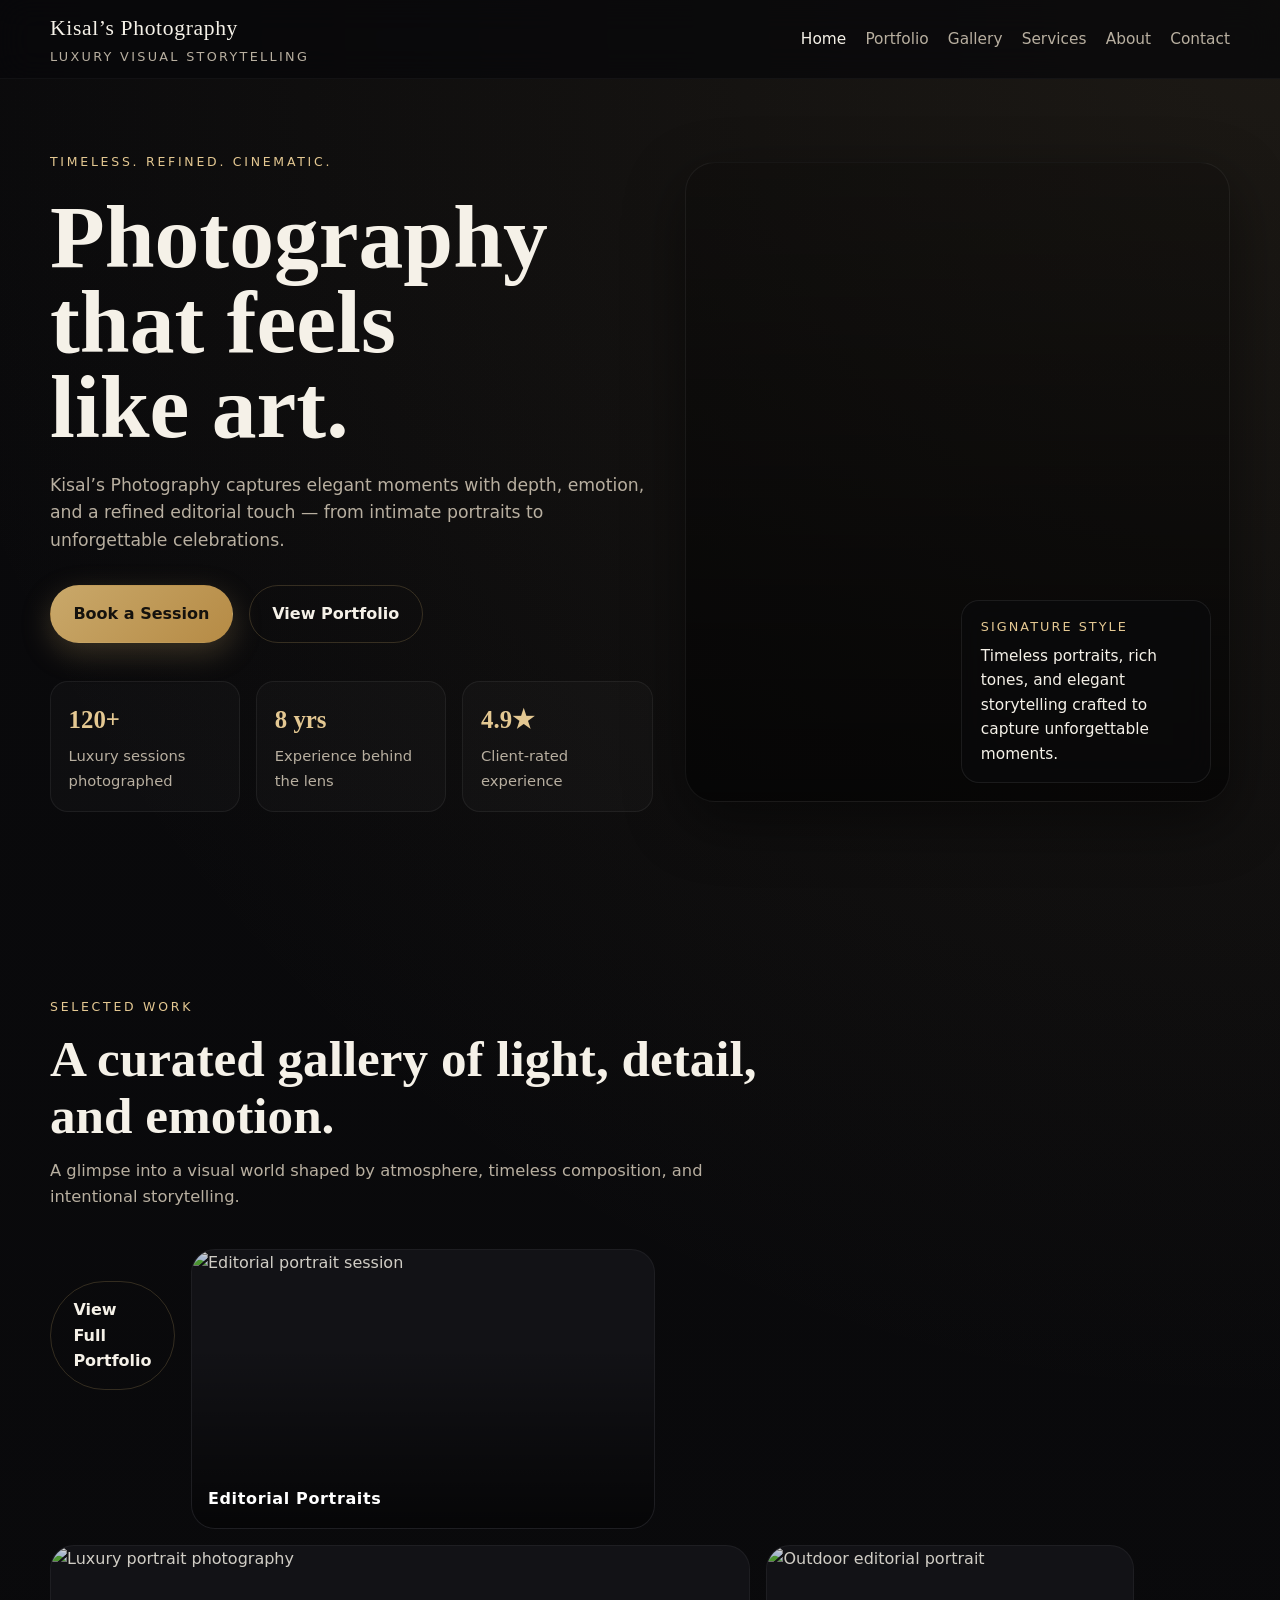
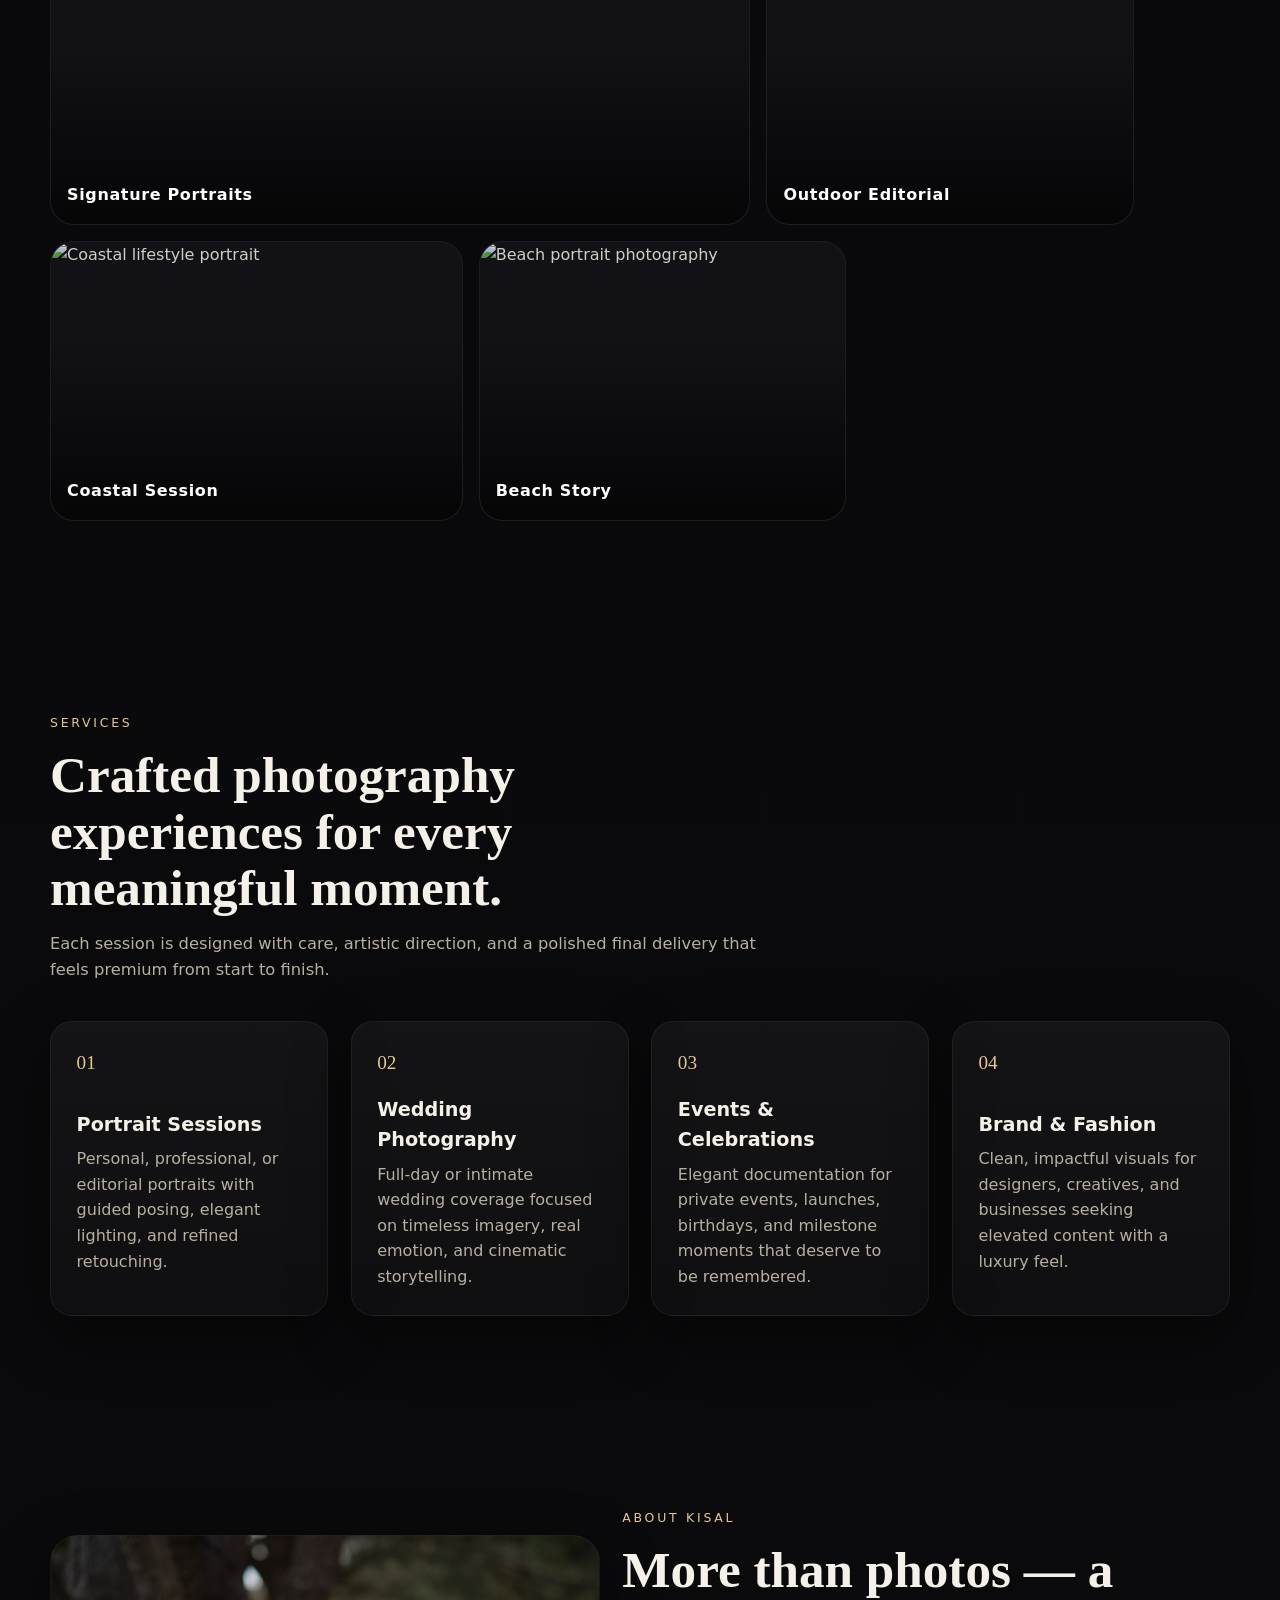
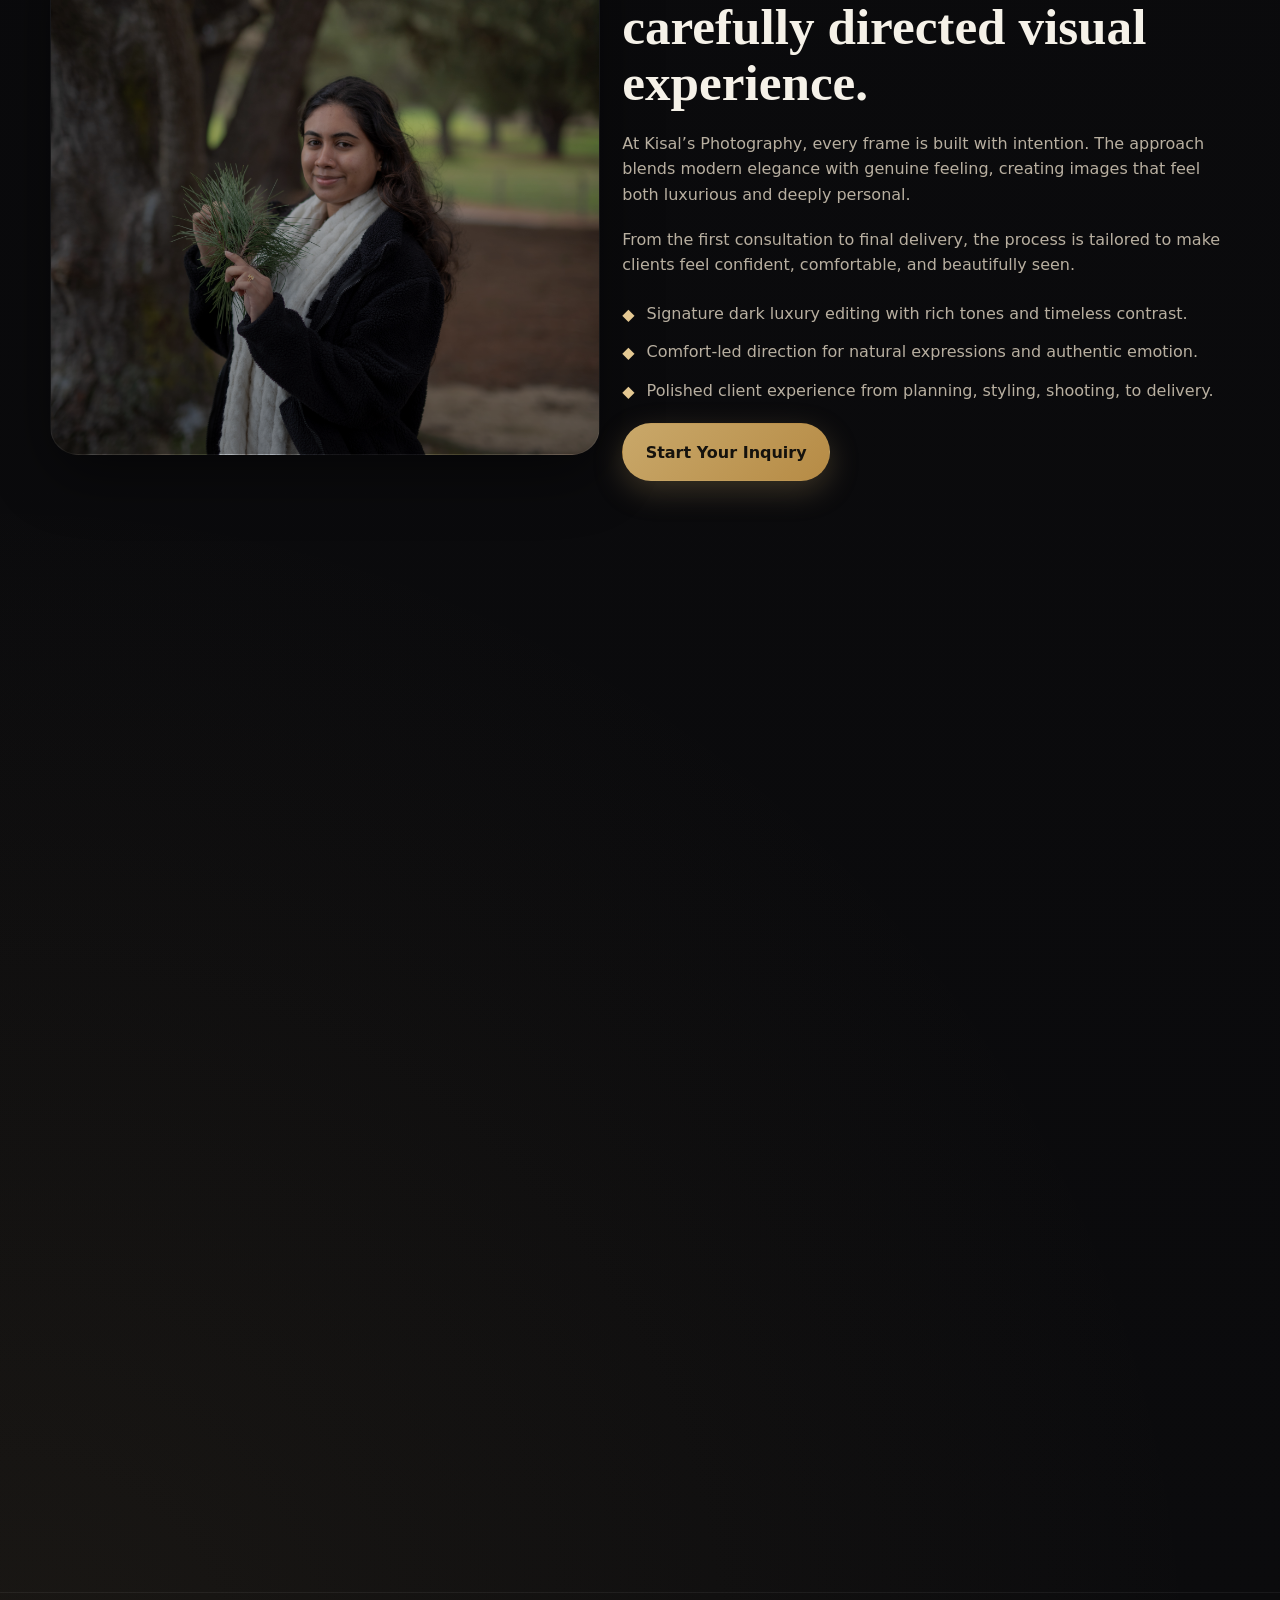
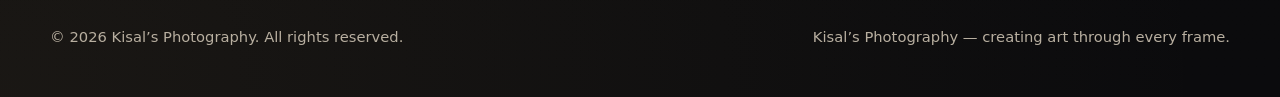
==== index.html @ 3f882b8c "Test update" ====
<!DOCTYPE html>
<html lang="en">
<head>
  <meta charset="UTF-8" />
  <meta name="viewport" content="width=device-width, initial-scale=1.0" />
  <title>Kisal’s Photography</title>
  <meta
    name="description"
    content="Kisal’s Photography — luxury photography for weddings, portraits, events, and editorial storytelling."
  />
  <link rel="stylesheet" href="styles.css" />
</head>
<body>
  <header class="site-header">
    <div class="container nav">
      <a href="#home" class="brand" aria-label="Kisal’s Photography home">
        <span class="brand-title">Kisal’s Photography</span>
        <span class="brand-subtitle">Luxury Visual Storytelling</span>
      </a>

      <button class="nav-toggle" aria-label="Toggle navigation" aria-expanded="false">
        ☰
      </button>

      <ul class="nav-links" id="navLinks">
        <li><a href="#home">Home</a></li>
        <li><a href="portfolio.html">Portfolio</a></li>
        <li><a href="#gallery">Gallery</a></li>
        <li><a href="#services">Services</a></li>
        <li><a href="#about">About</a></li>
        <li><a href="#contact">Contact</a></li>
      </ul>
    </div>
  </header>

  <main>
    <section class="hero" id="home">
      <div class="container hero-grid">
        <div class="hero-copy reveal">
          <span class="eyebrow">Timeless. Refined. Cinematic.</span>
          <h1>Photography that feels like art.</h1>
          <p>
            Kisal’s Photography captures elegant moments with depth, emotion, and a refined editorial touch — from intimate portraits to unforgettable celebrations.
          </p>
          <div class="hero-actions">
            <a class="btn btn-primary" href="#contact">Book a Session</a>
            <a class="btn btn-secondary" href="#gallery">View Portfolio</a>
          </div>
          <div class="hero-stats">
            <div class="stat">
              <strong>120+</strong>
              <span>Luxury sessions photographed</span>
            </div>
            <div class="stat">
              <strong>8 yrs</strong>
              <span>Experience behind the lens</span>
            </div>
            <div class="stat">
              <strong>4.9★</strong>
              <span>Client-rated experience</span>
            </div>
          </div>
        </div>

        <div class="hero-visual reveal">
          <div class="hero-card">
            <div class="hero-badge">
              <span>Signature Style</span>
              <p>
Timeless portraits, rich tones,
and elegant storytelling crafted
to capture unforgettable moments.</p>
            </div>
          </div>
        </div>
      </div>
    </section>

    <section class="section" id="gallery">
      <div class="container">
        <div class="section-heading reveal">
          <span class="eyebrow">Selected Work</span>
          <h2>A curated gallery of light, detail, and emotion.</h2>
          <p>
            A glimpse into a visual world shaped by atmosphere, timeless composition, and intentional storytelling.
          </p>
        </div>

        <div class="gallery-grid">
          
          <div style="margin-top: 2rem;">
            <a class="btn btn-secondary" href="portfolio.html">View Full Portfolio</a>
          </div>

          <div class="gallery-item span-5 reveal" data-title="Editorial Portraits">
            <img src="images/KGR_8697.jpg" alt="Editorial portrait session" />
          </div>
          
          <div class="gallery-item span-7 reveal" data-title="Signature Portraits">
            <img src="images/KGR_8700.jpg" alt="Luxury portrait photography" />
          </div>

          <div class="gallery-item span-4 reveal" data-title="Outdoor Editorial">
            <img src="images/KGR_8806.jpg" alt="Outdoor editorial portrait" />
          </div>

          <div class="gallery-item span-4 reveal" data-title="Coastal Session">
            <img src="images/KGR08012.jpg" alt="Coastal lifestyle portrait" />
          </div>

          <div class="gallery-item span-4 reveal" data-title="Beach Story">
            <img src="images/KGR08194.jpg" alt="Beach portrait photography" />
          </div>
        </div>        
      </div>
    </section>

    <section class="section" id="services">
      <div class="container">
        <div class="section-heading reveal">
          <span class="eyebrow">Services</span>
          <h2>Crafted photography experiences for every meaningful moment.</h2>
          <p>
            Each session is designed with care, artistic direction, and a polished final delivery that feels premium from start to finish.
          </p>
        </div>

        <div class="services-grid">
          <article class="card service-card reveal">
            <span class="service-number">01</span>
            <div>
              <h3>Portrait Sessions</h3>
              <p>Personal, professional, or editorial portraits with guided posing, elegant lighting, and refined retouching.</p>
            </div>
          </article>

          <article class="card service-card reveal">
            <span class="service-number">02</span>
            <div>
              <h3>Wedding Photography</h3>
              <p>Full-day or intimate wedding coverage focused on timeless imagery, real emotion, and cinematic storytelling.</p>
            </div>
          </article>

          <article class="card service-card reveal">
            <span class="service-number">03</span>
            <div>
              <h3>Events & Celebrations</h3>
              <p>Elegant documentation for private events, launches, birthdays, and milestone moments that deserve to be remembered.</p>
            </div>
          </article>

          <article class="card service-card reveal">
            <span class="service-number">04</span>
            <div>
              <h3>Brand & Fashion</h3>
              <p>Clean, impactful visuals for designers, creatives, and businesses seeking elevated content with a luxury feel.</p>
            </div>
          </article>
        </div>
      </div>
    </section>

    <section class="section" id="about">
      <div class="container about-grid">
        <div class="about-image reveal" aria-hidden="true"></div>

        <div class="about-content reveal">
          <div class="section-heading" style="margin-bottom: 0;">
            <span class="eyebrow">About Kisal</span>
            <h2>More than photos — a carefully directed visual experience.</h2>
          </div>

          <p>
            At Kisal’s Photography, every frame is built with intention. The approach blends modern elegance with genuine feeling, creating images that feel both luxurious and deeply personal.
          </p>
          <p>
            From the first consultation to final delivery, the process is tailored to make clients feel confident, comfortable, and beautifully seen.
          </p>

          <ul class="about-list">
            <li>Signature dark luxury editing with rich tones and timeless contrast.</li>
            <li>Comfort-led direction for natural expressions and authentic emotion.</li>
            <li>Polished client experience from planning, styling, shooting, to delivery.</li>
          </ul>

          <div>
            <a class="btn btn-primary" href="#contact">Start Your Inquiry</a>
          </div>
        </div>
      </div>
    </section>

    <section class="section" id="contact">
      <div class="container">
        <div class="section-heading reveal">
          <span class="eyebrow">Contact</span>
          <h2>Let’s create something unforgettable.</h2>
          <p>
            Share your vision, date, or event details and Kisal’s Photography will get back to you to craft the right experience.
          </p>
        </div>

        <div class="contact-grid">
          <aside class="card contact-card reveal">
            <div>
              <h3>Get in touch</h3>
              <p>Available for portraits, weddings, events, and brand collaborations.</p>
            </div>

            <ul class="contact-list">
              <li><span>Email:</span> <a href="https://mail.google.com/mail/?view=cm&fs=1&to=Amoralens@yahoo.com" target="_blank">Amoralens@yahoo.com</a></li>
              <li><span>Phone:</span> <a href="tel:+61449682122">+61 449 682 122</a></li>
              <li><span>Instagram:</span> <a href="https://instagram.com/___kisal___" target="_blank" rel="noopener noreferrer">@___kisal___</a></li>
              <li><span>Location:</span> Adelaide, South Australia — available for local and destination bookings</li>
            </ul>
          </aside>

          <form
            class="card contact-form reveal"
            id="contactForm"
            action="https://formspree.io/f/xqewpvnv"
            method="POST"
          >
          <!-- action="https://formspree.io/f/maqaegjr" -->
          <input type="hidden" name="_subject" value="New Inquiry - Kisal's Photography">

            <div class="form-row">
              <div class="field">
                <label for="name">Name</label>
                <input id="name" name="name" type="text" placeholder="Your full name" required />
              </div>
              <div class="field">
                <label for="email">Email</label>
                <input id="email" name="email" type="email" placeholder="you@example.com" required />
              </div>
            </div>

            <div class="form-row">
              <div class="field">
                <label for="service">Service</label>
                <input id="service" name="service" type="text" placeholder="Wedding, portrait, event..." />
              </div>
              <div class="field">
                <label for="date">Preferred Date</label>
                <input id="date" name="date" type="text" placeholder="Month / Day / Year" />
              </div>
            </div>

            <div class="field">
              <label for="message">Tell us about your vision</label>
              <textarea id="message" name="message" placeholder="Share your ideas, location, mood, and anything important..."></textarea>
            </div>

            <div>
              <button class="btn btn-primary" type="submit">Book Consultation</button>
            </div>

            <p class="form-note">Currently booking portraits, events, and creative sessions.</p>
            <p class="form-success" id="formSuccess">Thank you — your inquiry has been prepared. We’ll be in touch soon.</p>
          </form>
        </div>
      </div>
    </section>
  </main>

  <footer class="site-footer">
    <div class="container footer-content">
      <p>© <span id="year"></span> Kisal’s Photography. All rights reserved.</p>
      <p>Kisal’s Photography — creating art through every frame.</p>
    </div>
  </footer>

  <script src="script.js"></script>
</body>
</html>
---- styles.css ----
:root {
  --bg: #0b0b0d;
  --bg-soft: #121216;
  --panel: rgba(255, 255, 255, 0.04);
  --panel-strong: rgba(255, 255, 255, 0.07);
  --text: #f5f1e8;
  --muted: #b8afa0;
  --gold: #c9a86a;
  --gold-soft: #e4c892;
  --border: rgba(201, 168, 106, 0.22);
  --shadow: 0 20px 60px rgba(0, 0, 0, 0.45);
  --radius: 22px;
  --container: 1180px;
}

* {
  box-sizing: border-box;
  margin: 0;
  padding: 0;
}

html {
  scroll-behavior: smooth;
}

body {
  font-family: Inter, ui-sans-serif, system-ui, -apple-system, BlinkMacSystemFont, "Segoe UI", sans-serif;
  background:
    radial-gradient(circle at top right, rgba(201, 168, 106, 0.10), transparent 28%),
    radial-gradient(circle at bottom left, rgba(201, 168, 106, 0.08), transparent 24%),
    linear-gradient(180deg, #09090b 0%, #0b0b0d 100%);
  color: var(--text);
  line-height: 1.6;
  overflow-x: hidden;
}

img {
  max-width: 100%;
  display: block;
}

a {
  color: inherit;
  text-decoration: none;
}

button,
input,
textarea {
  font: inherit;
}

.container {
  width: min(calc(100% - 2rem), var(--container));
  margin: 0 auto;
}

.section {
  padding: 6rem 0;
}

.section-heading {
  display: grid;
  gap: 0.9rem;
  margin-bottom: 2.4rem;
  max-width: 720px;
}

.eyebrow {
  color: var(--gold-soft);
  text-transform: uppercase;
  letter-spacing: 0.22em;
  font-size: 0.78rem;
}

.section-heading h2 {
  font-family: Georgia, "Times New Roman", serif;
  font-size: clamp(2rem, 4vw, 3.2rem);
  font-weight: 600;
  line-height: 1.1;
}

.section-heading p {
  color: var(--muted);
  font-size: 1.02rem;
}

.site-header {
  position: sticky;
  top: 0;
  z-index: 1000;
  backdrop-filter: blur(16px);
  background: rgba(8, 8, 10, 0.72);
  border-bottom: 1px solid rgba(255, 255, 255, 0.04);
}

.nav {
  display: flex;
  align-items: center;
  justify-content: space-between;
  gap: 1rem;
  min-height: 78px;
}

.brand {
  display: flex;
  flex-direction: column;
  gap: 0.1rem;
}

.brand-title {
  font-family: Georgia, "Times New Roman", serif;
  font-size: 1.35rem;
  letter-spacing: 0.03em;
}

.brand-subtitle {
  color: var(--muted);
  font-size: 0.8rem;
  letter-spacing: 0.18em;
  text-transform: uppercase;
}

.nav-links {
  display: flex;
  align-items: center;
  gap: 1.2rem;
  list-style: none;
}

.nav-links a {
  color: var(--muted);
  font-size: 0.96rem;
  transition: color 0.25s ease;
}

.nav-links a:hover,
.nav-links a.active {
  color: var(--text);
}

.nav-toggle {
  display: none;
  background: transparent;
  border: 1px solid rgba(255,255,255,0.14);
  color: var(--text);
  width: 46px;
  height: 46px;
  border-radius: 50%;
  cursor: pointer;
}

.btn {
  display: inline-flex;
  align-items: center;
  justify-content: center;
  padding: 0.95rem 1.4rem;
  border-radius: 999px;
  border: 1px solid transparent;
  transition: transform 0.25s ease, box-shadow 0.25s ease, border-color 0.25s ease, background 0.25s ease;
  cursor: pointer;
  font-weight: 600;
}

.btn:hover {
  transform: translateY(-2px);
}

.btn-primary {
  background: linear-gradient(135deg, var(--gold), #b68b45);
  color: #15120d;
  box-shadow: 0 10px 30px rgba(201, 168, 106, 0.25);
}

.btn-secondary {
  background: transparent;
  color: var(--text);
  border-color: var(--border);
}

.hero {
  min-height: calc(100vh - 78px);
  display: grid;
  align-items: center;
  padding: 4rem 0 5rem;
}

.hero-grid {
  display: grid;
  grid-template-columns: 1.05fr 0.95fr;
  gap: 2rem;
  align-items: center;
}

.hero-copy {
  display: grid;
  gap: 1.4rem;
}

.hero-copy h1 {
  font-family: Georgia, "Times New Roman", serif;
  font-size: clamp(3rem, 7vw, 5.8rem);
  line-height: 0.95;
  font-weight: 600;
  max-width: 10ch;
}

.hero-copy p {
  color: var(--muted);
  font-size: 1.08rem;
  max-width: 58ch;
}

.hero-actions {
  display: flex;
  gap: 1rem;
  flex-wrap: wrap;
  padding-top: 0.5rem;
}

.hero-stats {
  display: grid;
  grid-template-columns: repeat(3, minmax(0, 1fr));
  gap: 1rem;
  padding-top: 1rem;
}

.stat {
  padding: 1.1rem;
  border: 1px solid rgba(255,255,255,0.06);
  border-radius: 18px;
  background: rgba(255,255,255,0.025);
}

.stat strong {
  display: block;
  font-family: Georgia, "Times New Roman", serif;
  font-size: 1.55rem;
  color: var(--gold-soft);
  margin-bottom: 0.2rem;
}

.stat span {
  color: var(--muted);
  font-size: 0.92rem;
}

.hero-visual {
  position: relative;
}

.hero-card {
  position: relative;
  min-height: 640px;
  border-radius: 30px;
  overflow: hidden;
  box-shadow: var(--shadow);
  border: 1px solid rgba(255,255,255,0.06);
  background:
  linear-gradient(180deg, rgba(0,0,0,0.18), rgba(0,0,0,0.58)),
  url("images/KGR09499.jpg") center/cover no-repeat;
}

.hero-badge {
  position: absolute;
  right: 1.1rem;
  bottom: 1.1rem;
  padding: 1rem 1.15rem;
  border-radius: 18px;
  background: rgba(10, 10, 12, 0.72);
  backdrop-filter: blur(14px);
  border: 1px solid rgba(255,255,255,0.08);
  max-width: 250px;
}

.hero-badge span {
  display: block;
  color: var(--gold-soft);
  font-size: 0.8rem;
  text-transform: uppercase;
  letter-spacing: 0.16em;
  margin-bottom: 0.4rem;
}

.hero-badge p {
  color: var(--text);
  font-size: 0.96rem;
}

.gallery-grid {
  display: grid;
  grid-template-columns: repeat(12, 1fr);
  gap: 1rem;
}

.gallery-item {
  position: relative;
  overflow: hidden;
  border-radius: 24px;
  min-height: 280px;
  border: 1px solid rgba(255,255,255,0.05);
  background: var(--bg-soft);
  isolation: isolate;
}

.gallery-item img {
  width: 100%;
  height: 100%;
  object-fit: cover;
  transition: transform 0.45s ease, filter 0.45s ease;
  filter: brightness(0.85);
}

.gallery-item:hover img {
  transform: scale(1.05);
  filter: brightness(0.98);
}

.gallery-item::after {
  content: attr(data-title);
  position: absolute;
  left: 1rem;
  bottom: 1rem;
  color: #fff;
  font-weight: 600;
  letter-spacing: 0.04em;
  z-index: 1;
}

.gallery-item::before {
  content: "";
  position: absolute;
  inset: 0;
  background: linear-gradient(180deg, transparent 35%, rgba(0,0,0,0.7) 100%);
  z-index: 0;
}

.span-5 { grid-column: span 5; }
.span-4 { grid-column: span 4; }
.span-3 { grid-column: span 3; }
.span-7 { grid-column: span 7; }

.services-grid,
.about-grid,
.contact-grid {
  display: grid;
  gap: 1.4rem;
}

.services-grid {
  grid-template-columns: repeat(4, minmax(0, 1fr));
}

.card {
  background: linear-gradient(180deg, rgba(255,255,255,0.045), rgba(255,255,255,0.025));
  border: 1px solid rgba(255,255,255,0.06);
  border-radius: var(--radius);
  padding: 1.6rem;
  box-shadow: var(--shadow);
}

.service-card {
  display: grid;
  gap: 1rem;
  transition: transform 0.25s ease, border-color 0.25s ease;
}

.service-card:hover {
  transform: translateY(-4px);
  border-color: var(--border);
}

.service-number {
  color: var(--gold-soft);
  font-family: Georgia, "Times New Roman", serif;
  font-size: 1.2rem;
}

.service-card h3,
.about-content h3,
.contact-card h3 {
  font-size: 1.2rem;
  margin-bottom: 0.35rem;
}

.service-card p,
.about-content p,
.contact-card p,
.contact-list a,
.contact-list span {
  color: var(--muted);
}

.about-grid {
  grid-template-columns: 0.95fr 1.05fr;
  align-items: center;
}

.about-image {
  min-height: 520px;
  border-radius: 28px;
  overflow: hidden;
  box-shadow: var(--shadow);
  background:
    linear-gradient(180deg, rgba(0,0,0,0.12), rgba(0,0,0,0.42)),
    url("images/KGR_8452.jpg") center/cover no-repeat;
  border: 1px solid rgba(255,255,255,0.06);
}

.about-content {
  display: grid;
  gap: 1.2rem;
}

.about-list {
  display: grid;
  gap: 0.75rem;
  list-style: none;
  margin-top: 0.25rem;
}

.about-list li {
  display: flex;
  gap: 0.75rem;
  align-items: flex-start;
  color: var(--muted);
}

.about-list li::before {
  content: "◆";
  color: var(--gold-soft);
  margin-top: 0.05rem;
  flex-shrink: 0;
}

.contact-grid {
  grid-template-columns: 0.9fr 1.1fr;
  align-items: start;
}

.contact-card {
  display: grid;
  gap: 1rem;
}

.contact-list {
  list-style: none;
  display: grid;
  gap: 0.85rem;
}

.contact-form {
  display: grid;
  gap: 1rem;
}

.form-row {
  display: grid;
  grid-template-columns: repeat(2, minmax(0, 1fr));
  gap: 1rem;
}

.field {
  display: grid;
  gap: 0.5rem;
}

label {
  font-size: 0.94rem;
  color: var(--text);
}

input,
textarea {
  width: 100%;
  background: rgba(255,255,255,0.03);
  border: 1px solid rgba(255,255,255,0.08);
  color: var(--text);
  border-radius: 16px;
  padding: 0.95rem 1rem;
  outline: none;
  transition: border-color 0.25s ease, box-shadow 0.25s ease;
}

input:focus,
textarea:focus {
  border-color: var(--gold);
  box-shadow: 0 0 0 3px rgba(201, 168, 106, 0.12);
}

textarea {
  min-height: 160px;
  resize: vertical;
}

.form-note,
.form-success {
  color: var(--muted);
  font-size: 0.92rem;
}

.form-success {
  color: var(--gold-soft);
  display: none;
}

.site-footer {
  padding: 2rem 0 3rem;
  border-top: 1px solid rgba(255,255,255,0.06);
}

.footer-content {
  display: flex;
  justify-content: space-between;
  gap: 1rem;
  align-items: center;
  color: var(--muted);
  font-size: 0.92rem;
}

.reveal {
  opacity: 0;
  transform: translateY(24px);
  transition: opacity 0.7s ease, transform 0.7s ease;
}

.reveal.visible {
  opacity: 1;
  transform: translateY(0);
}

@media (max-width: 1080px) {
  .hero-grid,
  .about-grid,
  .contact-grid,
  .services-grid {
    grid-template-columns: 1fr 1fr;
  }

  .services-grid {
    grid-template-columns: repeat(2, minmax(0, 1fr));
  }

  .hero-card {
    min-height: 520px;
  }
}

@media (max-width: 820px) {
  .nav-toggle {
    display: inline-flex;
    align-items: center;
    justify-content: center;
  }

  .nav-links {
    position: absolute;
    top: 78px;
    left: 1rem;
    right: 1rem;
    padding: 1rem;
    background: rgba(10, 10, 12, 0.94);
    backdrop-filter: blur(16px);
    border: 1px solid rgba(255,255,255,0.08);
    border-radius: 20px;
    display: none;
    flex-direction: column;
    align-items: flex-start;
  }

  .nav-links.open {
    display: flex;
  }

  .hero-grid,
  .about-grid,
  .contact-grid,
  .services-grid,
  .form-row {
    grid-template-columns: 1fr;
  }

  .hero {
    min-height: auto;
  }

  .hero-copy h1 {
    max-width: 12ch;
  }

  .hero-stats {
    grid-template-columns: 1fr;
  }

  .gallery-grid {
    grid-template-columns: 1fr 1fr;
  }

  .span-3,
  .span-4,
  .span-5,
  .span-7 {
    grid-column: span 1;
  }

  .gallery-item {
    min-height: 260px;
  }

  .footer-content {
    flex-direction: column;
    align-items: flex-start;
  }
}

@media (max-width: 560px) {
  .section {
    padding: 4.5rem 0;
  }

  .gallery-grid {
    grid-template-columns: 1fr;
  }

  .hero-card {
    min-height: 420px;
  }

  .hero-badge {
    left: 1rem;
    right: 1rem;
    max-width: none;
  }
}

.portfolio-grid {
  display: grid;
  grid-template-columns: repeat(3, minmax(0, 1fr));
  gap: 1rem;
}

.portfolio-item {
  overflow: hidden;
  border-radius: 22px;
  border: 1px solid rgba(255,255,255,0.06);
  background: rgba(255,255,255,0.03);
  box-shadow: var(--shadow);
}

.portfolio-item img {
  width: 100%;
  height: 100%;
  display: block;
  object-fit: cover;
  transition: transform 0.35s ease;
}

.portfolio-item:hover img {
  transform: scale(1.03);
}

.portfolio-cta {
  margin-top: 2rem;
  text-align: center;
  display: grid;
  gap: 1rem;
  justify-items: center;
}

.portfolio-cta h3 {
  font-size: 1.5rem;
}

.portfolio-cta p {
  color: var(--muted);
  max-width: 620px;
}

@media (max-width: 900px) {
  .portfolio-grid {
    grid-template-columns: repeat(2, minmax(0, 1fr));
  }
}

@media (max-width: 560px) {
  .portfolio-grid {
    grid-template-columns: 1fr;
  }
}
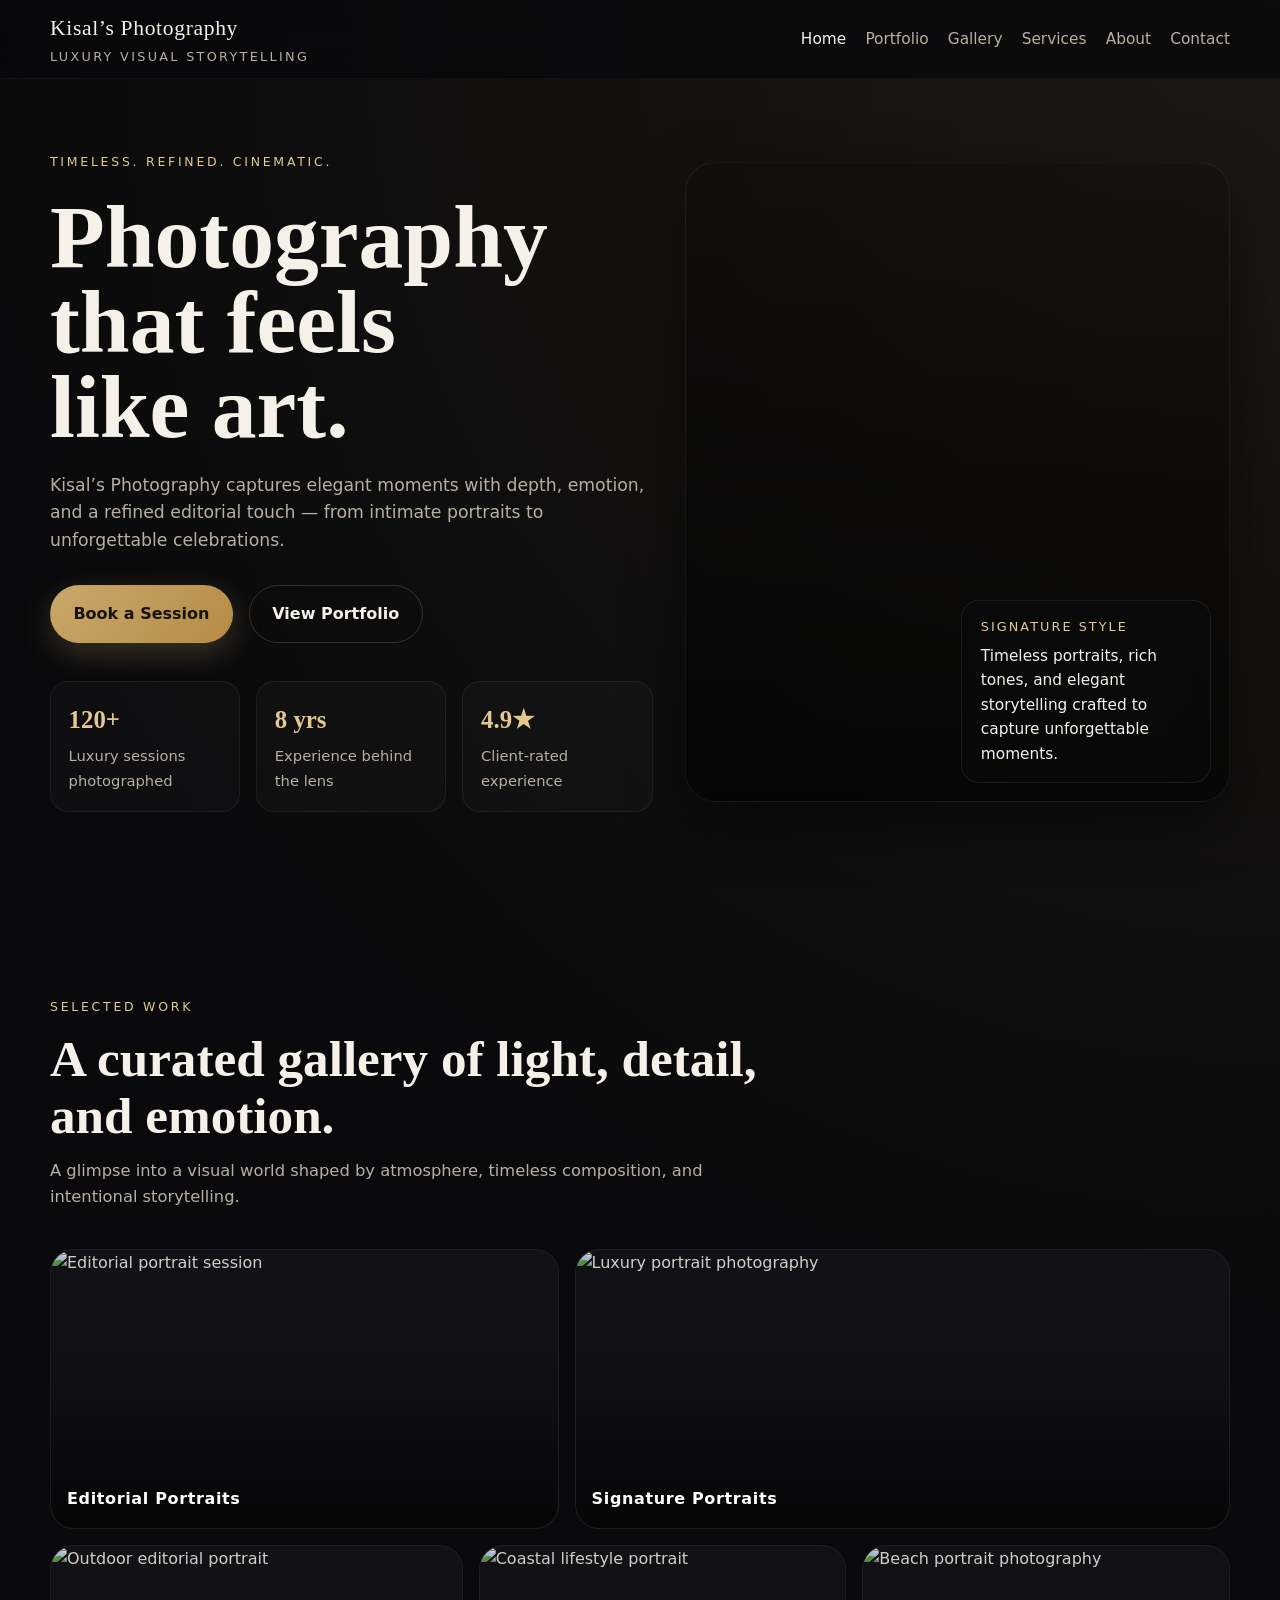
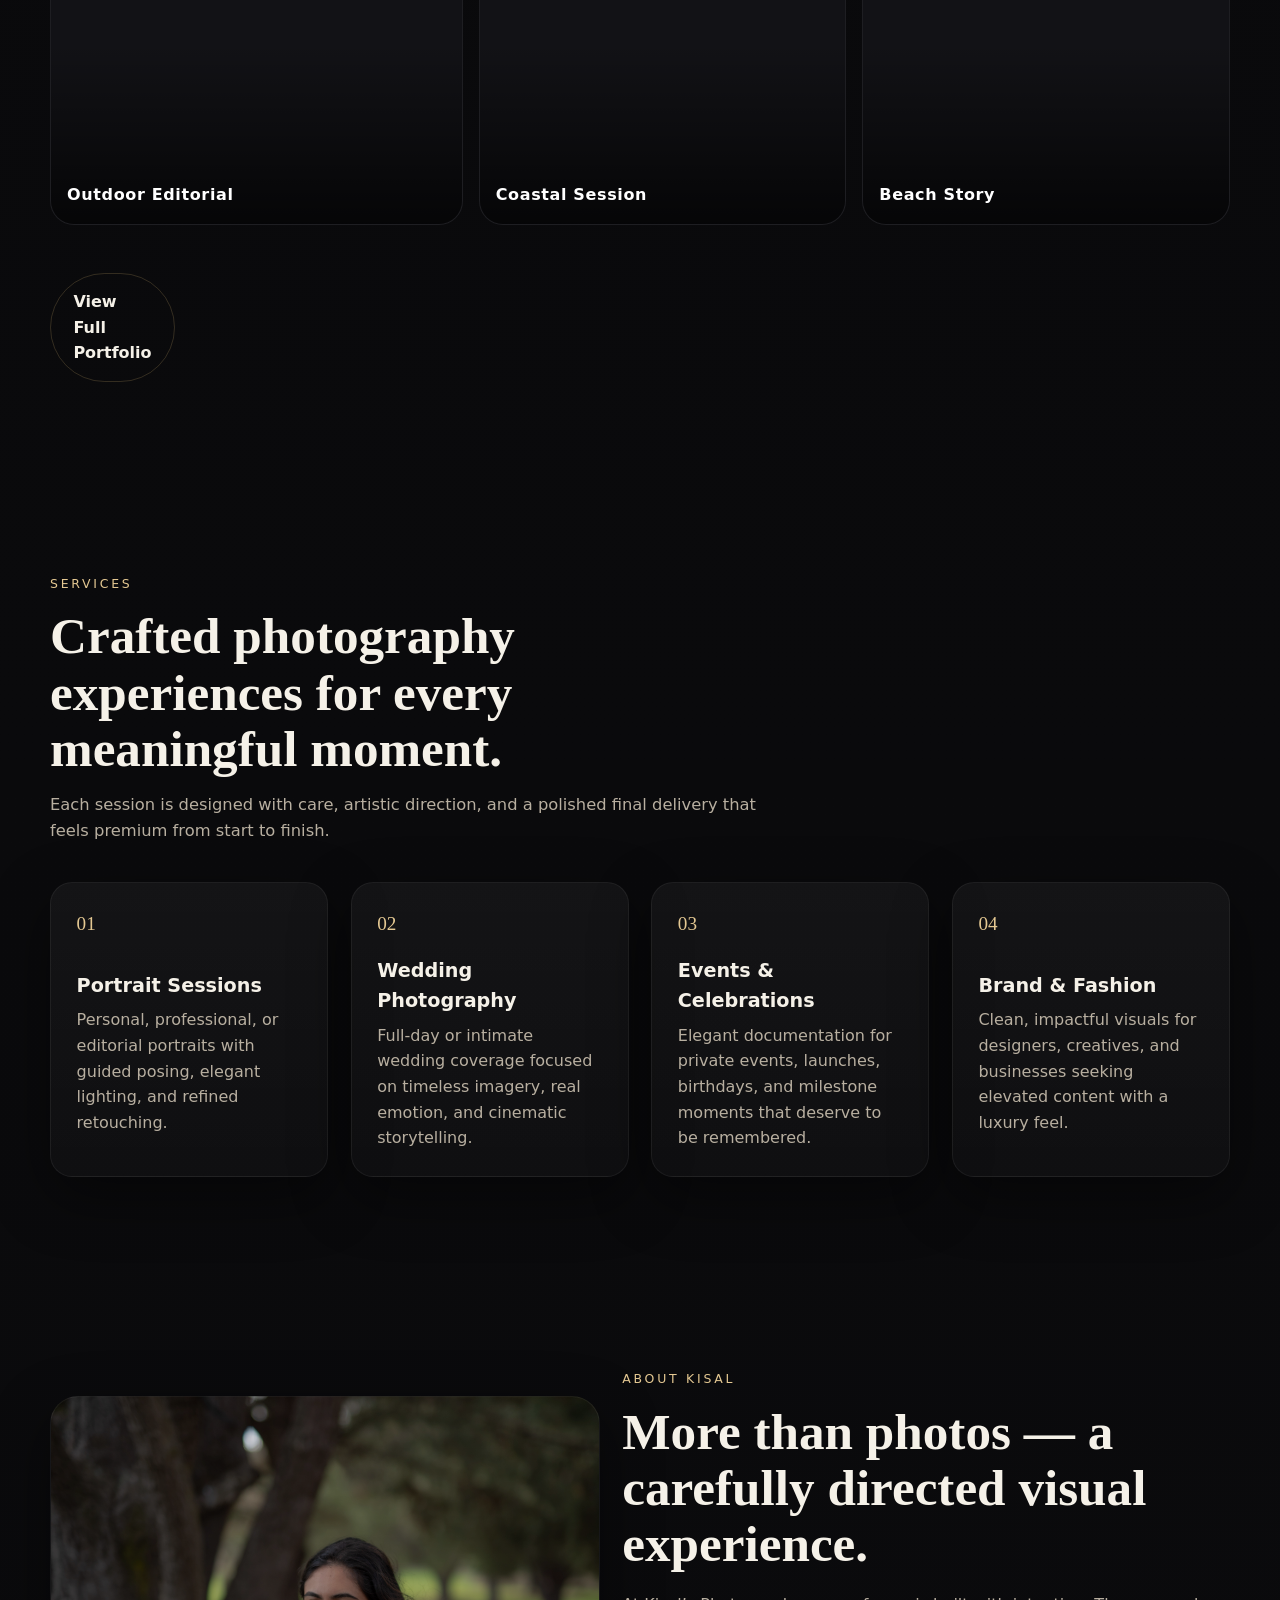
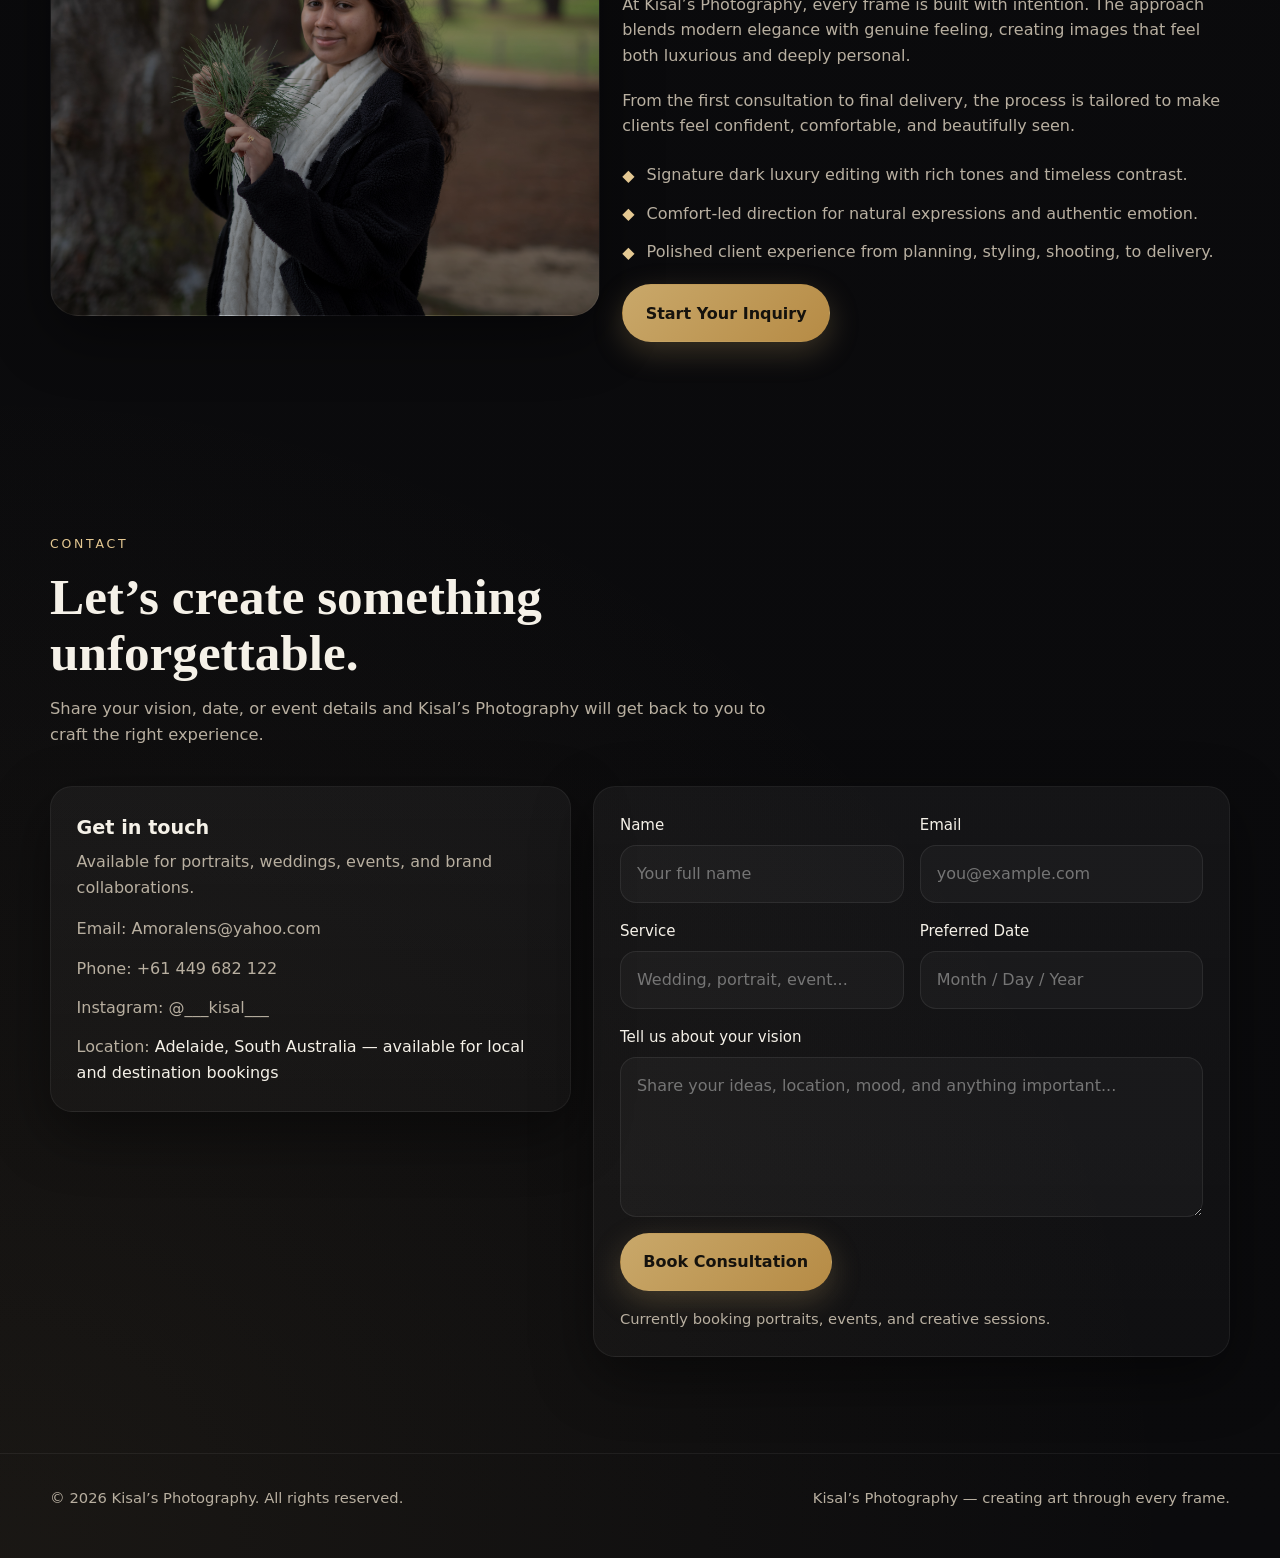
==== commit 52a8956e: "Test update" ====
--- a/index.html
+++ b/index.html
@@ -87,29 +87,28 @@
         </div>
 
         <div class="gallery-grid">
+          <div class="gallery-item span-5 reveal" data-title="Editorial Portraits">
+            <img src="images/KGR_8697.jpg" alt="Editorial portrait session" />
+          </div>
+          
+          <div class="gallery-item span-7 reveal" data-title="Signature Portraits">
+            <img src="images/KGR_8700.jpg" alt="Luxury portrait photography" />
+          </div>
+
+          <div class="gallery-item span-4 reveal" data-title="Outdoor Editorial">
+            <img src="images/KGR_8806.jpg" alt="Outdoor editorial portrait" />
+          </div>
+
+          <div class="gallery-item span-4 reveal" data-title="Coastal Session">
+            <img src="images/KGR08012.jpg" alt="Coastal lifestyle portrait" />
+          </div>
+
+          <div class="gallery-item span-4 reveal" data-title="Beach Story">
+            <img src="images/KGR08194.jpg" alt="Beach portrait photography" />
+          </div>
           
           <div style="margin-top: 2rem;">
             <a class="btn btn-secondary" href="portfolio.html">View Full Portfolio</a>
-          </div>
-
-          <div class="gallery-item span-5 reveal" data-title="Editorial Portraits">
-            <img src="images/KGR_8697.jpg" alt="Editorial portrait session" />
-          </div>
-          
-          <div class="gallery-item span-7 reveal" data-title="Signature Portraits">
-            <img src="images/KGR_8700.jpg" alt="Luxury portrait photography" />
-          </div>
-
-          <div class="gallery-item span-4 reveal" data-title="Outdoor Editorial">
-            <img src="images/KGR_8806.jpg" alt="Outdoor editorial portrait" />
-          </div>
-
-          <div class="gallery-item span-4 reveal" data-title="Coastal Session">
-            <img src="images/KGR08012.jpg" alt="Coastal lifestyle portrait" />
-          </div>
-
-          <div class="gallery-item span-4 reveal" data-title="Beach Story">
-            <img src="images/KGR08194.jpg" alt="Beach portrait photography" />
           </div>
         </div>        
       </div>
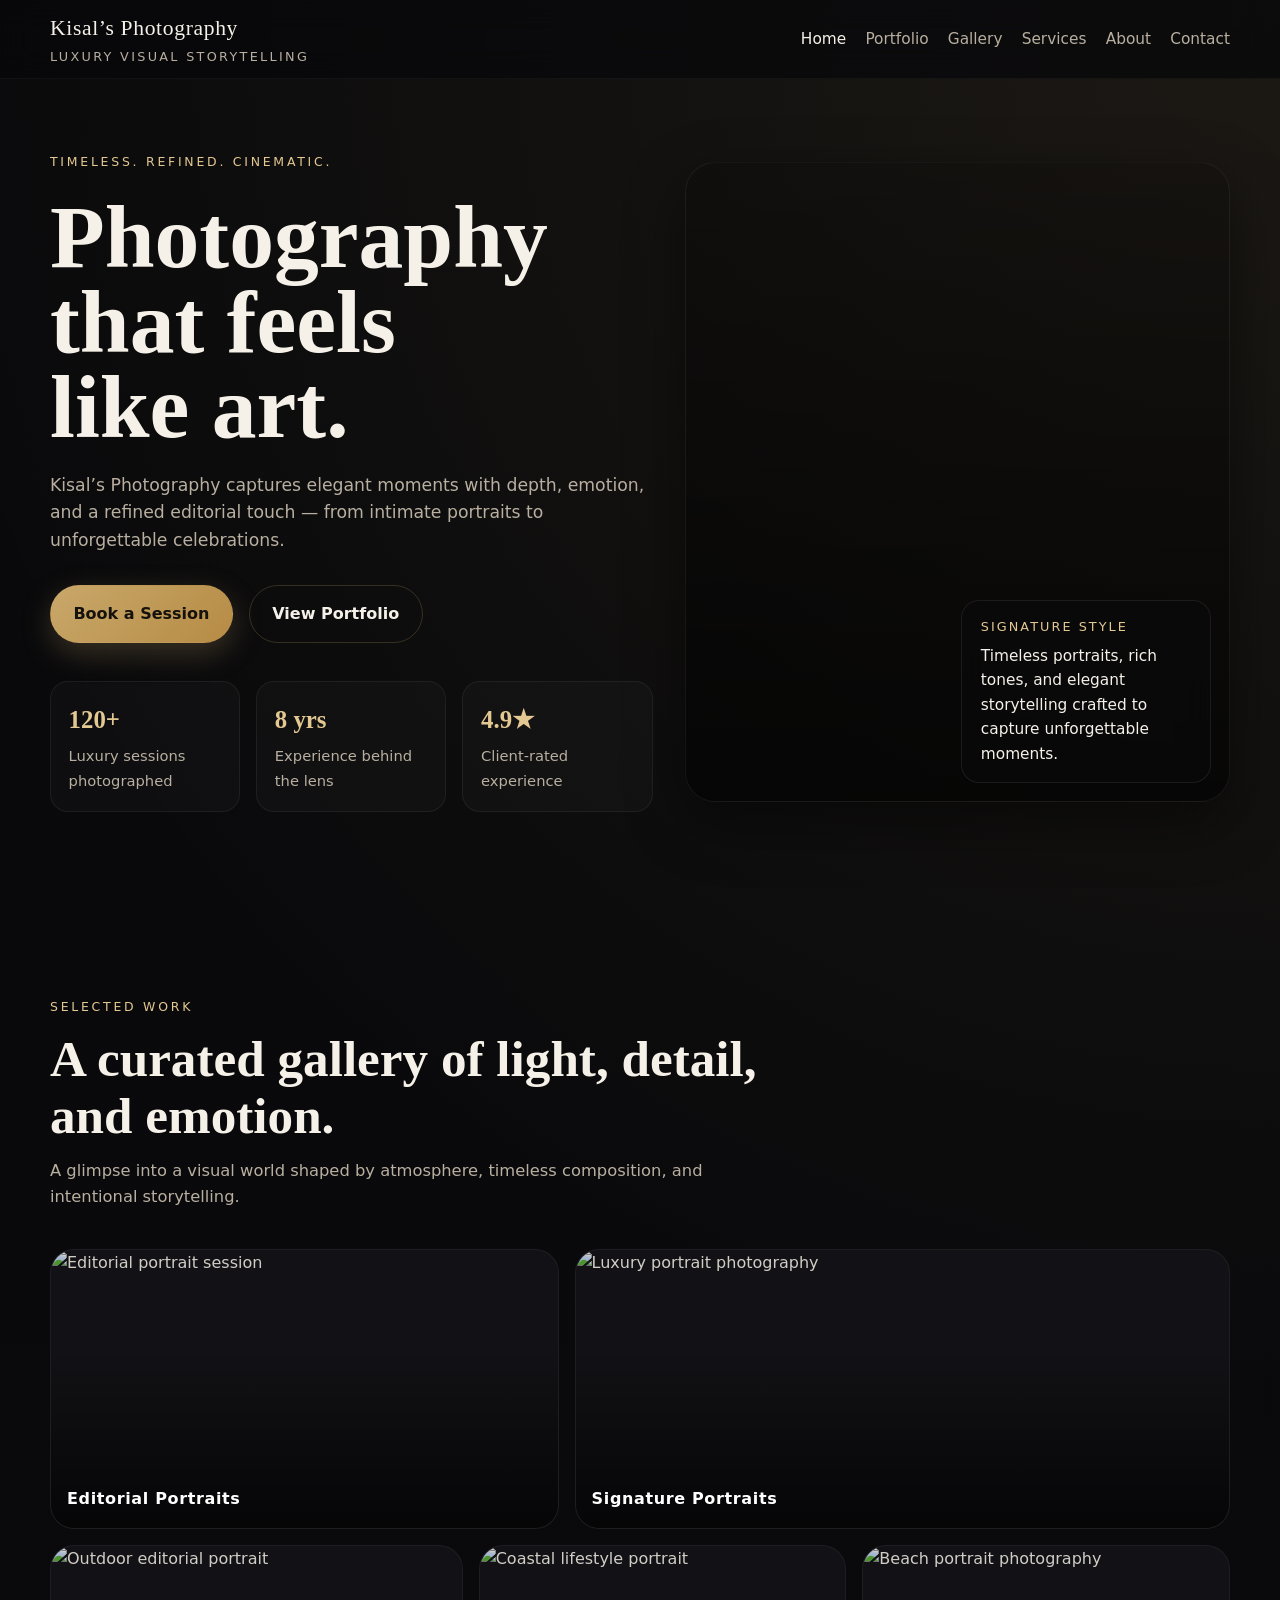
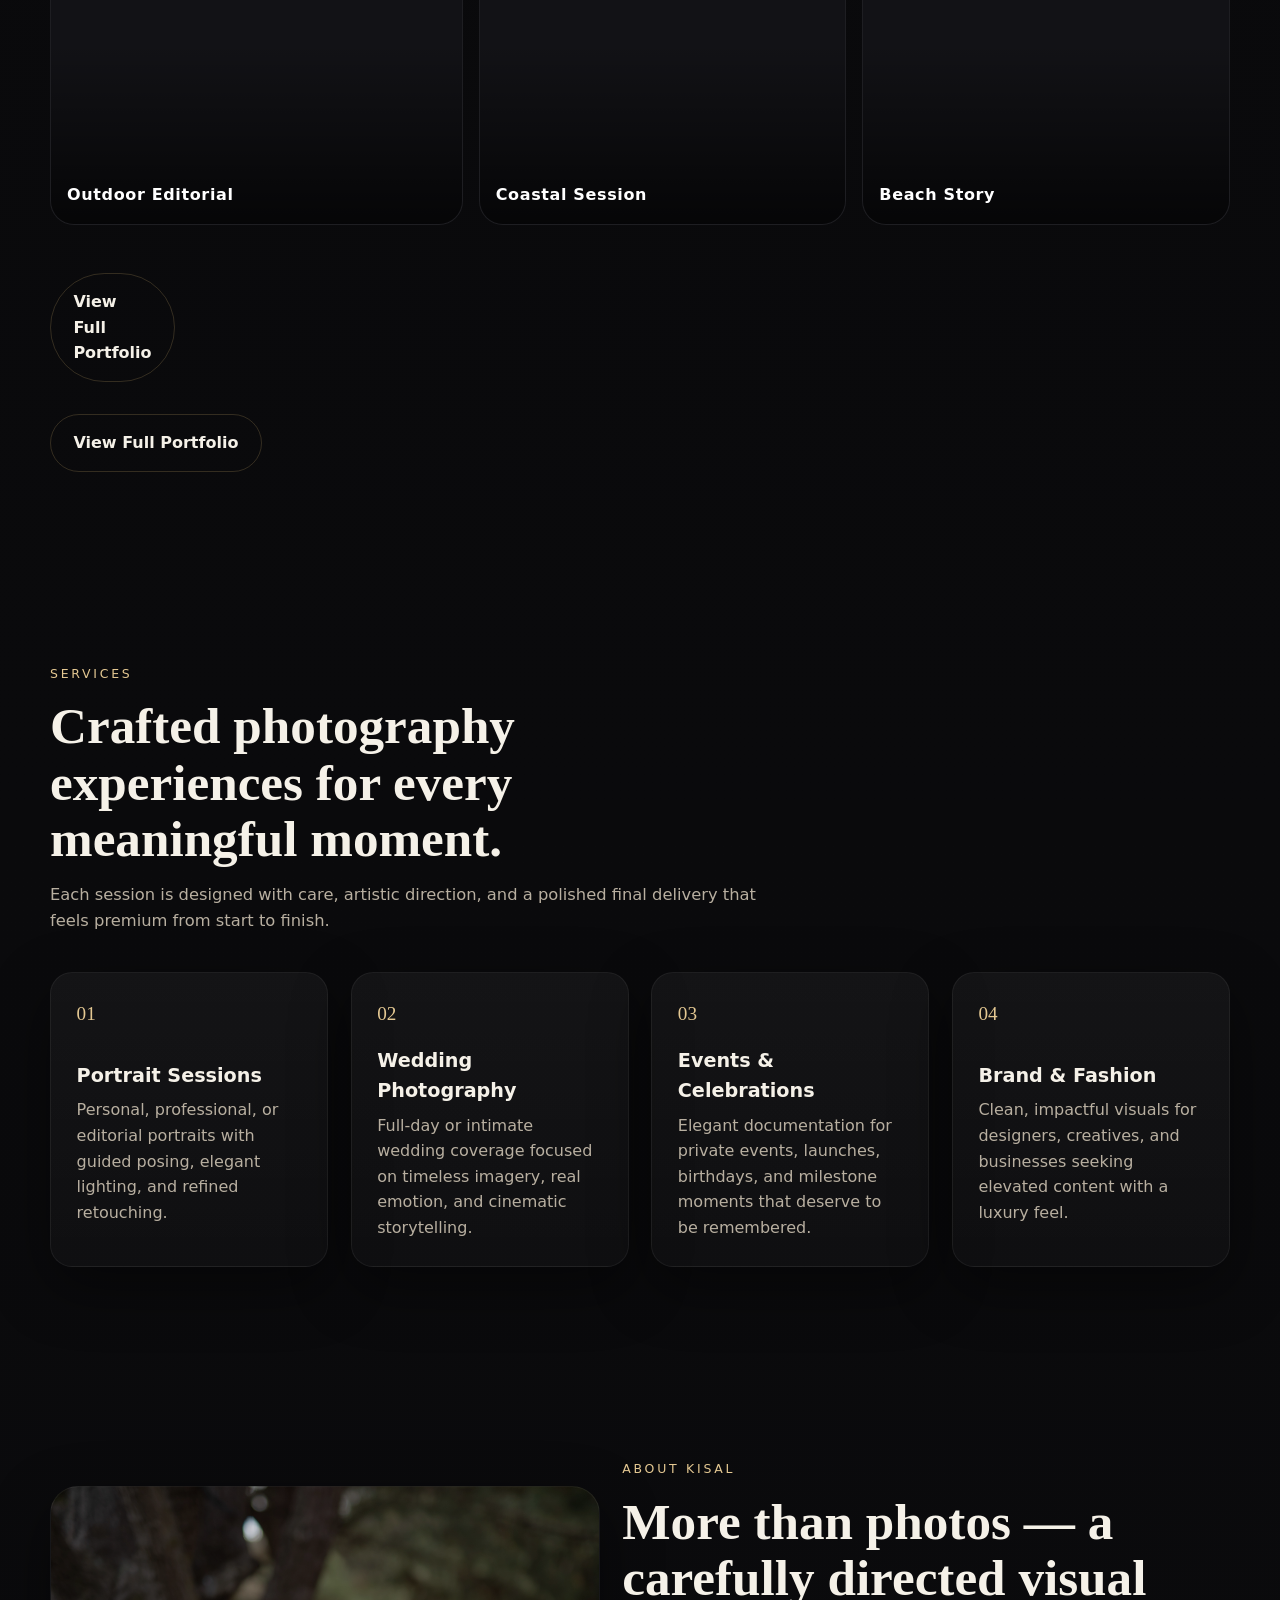
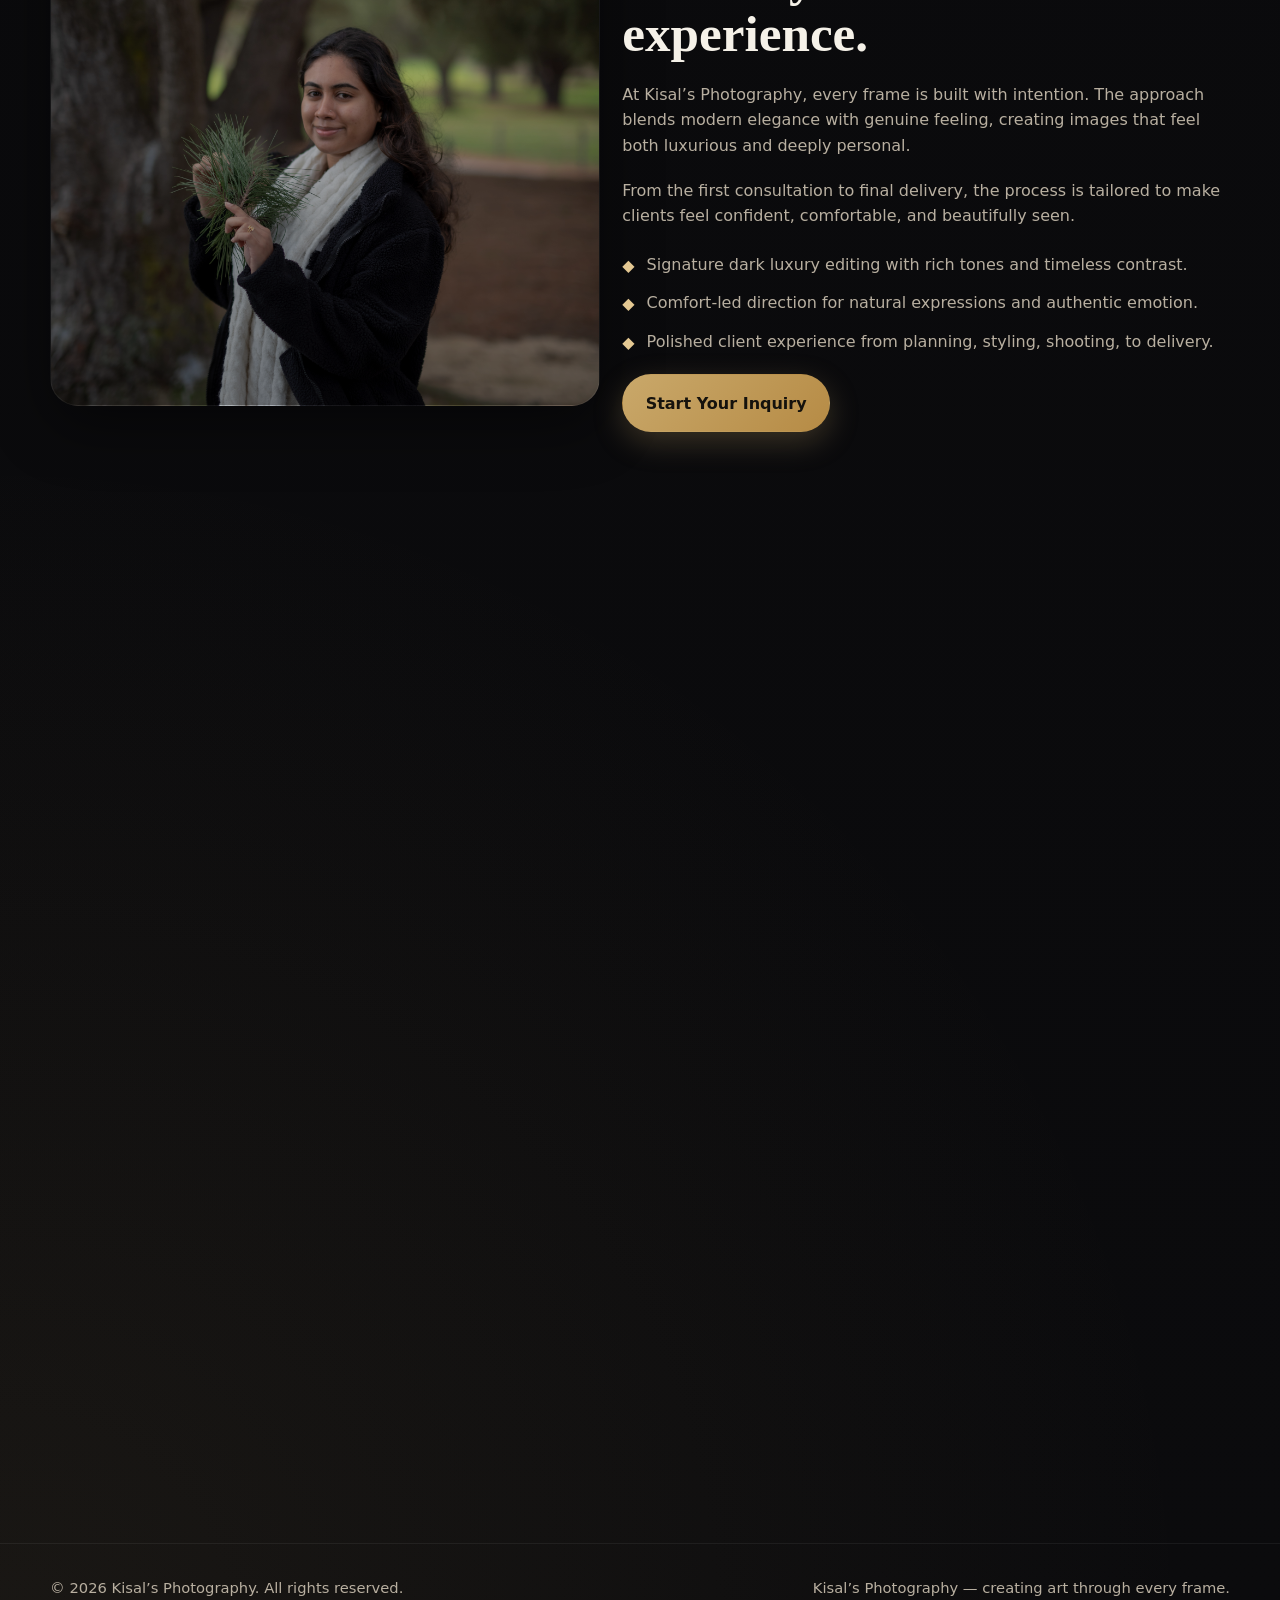
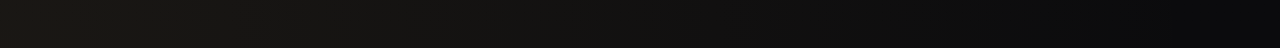
==== commit 843bc6e6: "Test update" ====
--- a/index.html
+++ b/index.html
@@ -110,7 +110,10 @@
           <div style="margin-top: 2rem;">
             <a class="btn btn-secondary" href="portfolio.html">View Full Portfolio</a>
           </div>
-        </div>        
+        </div>
+          <div style="margin-top: 2rem;">
+            <a class="btn btn-secondary" href="portfolio.html">View Full Portfolio</a>
+          </div>        
       </div>
     </section>
 
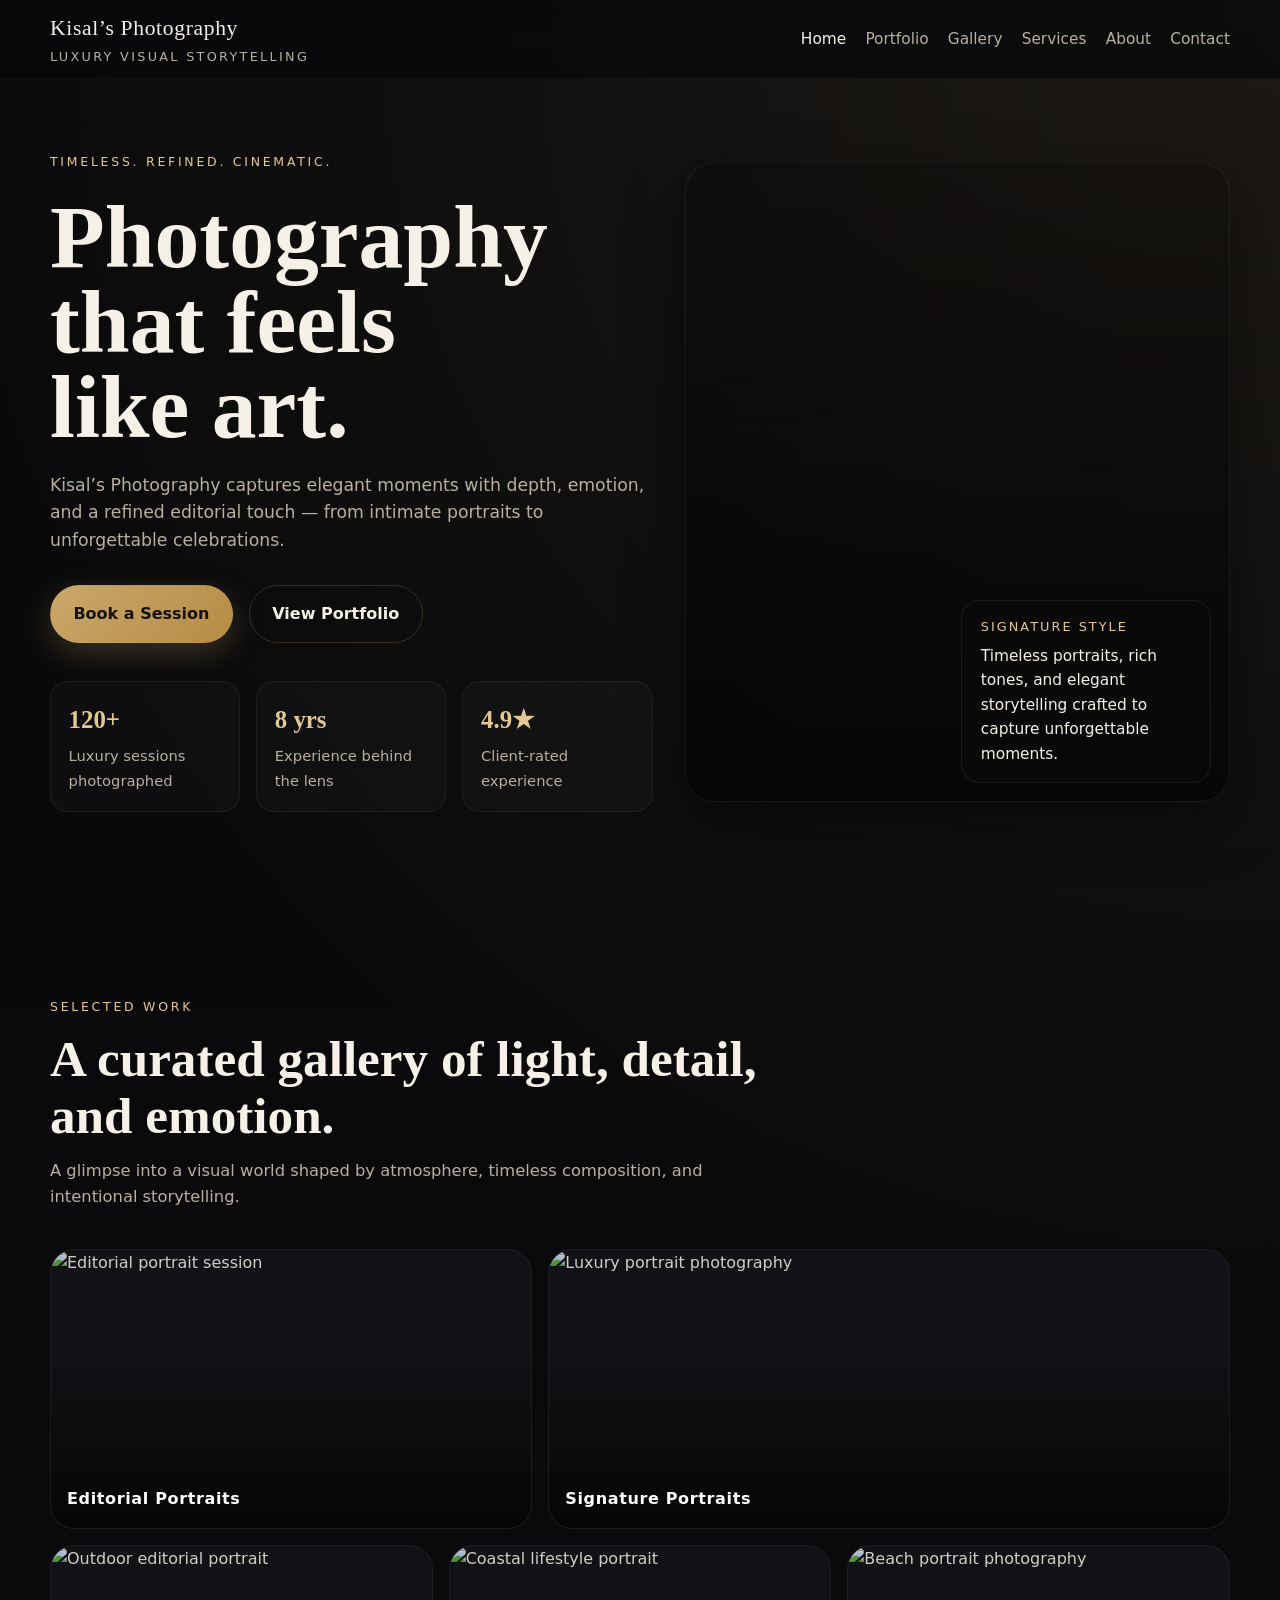
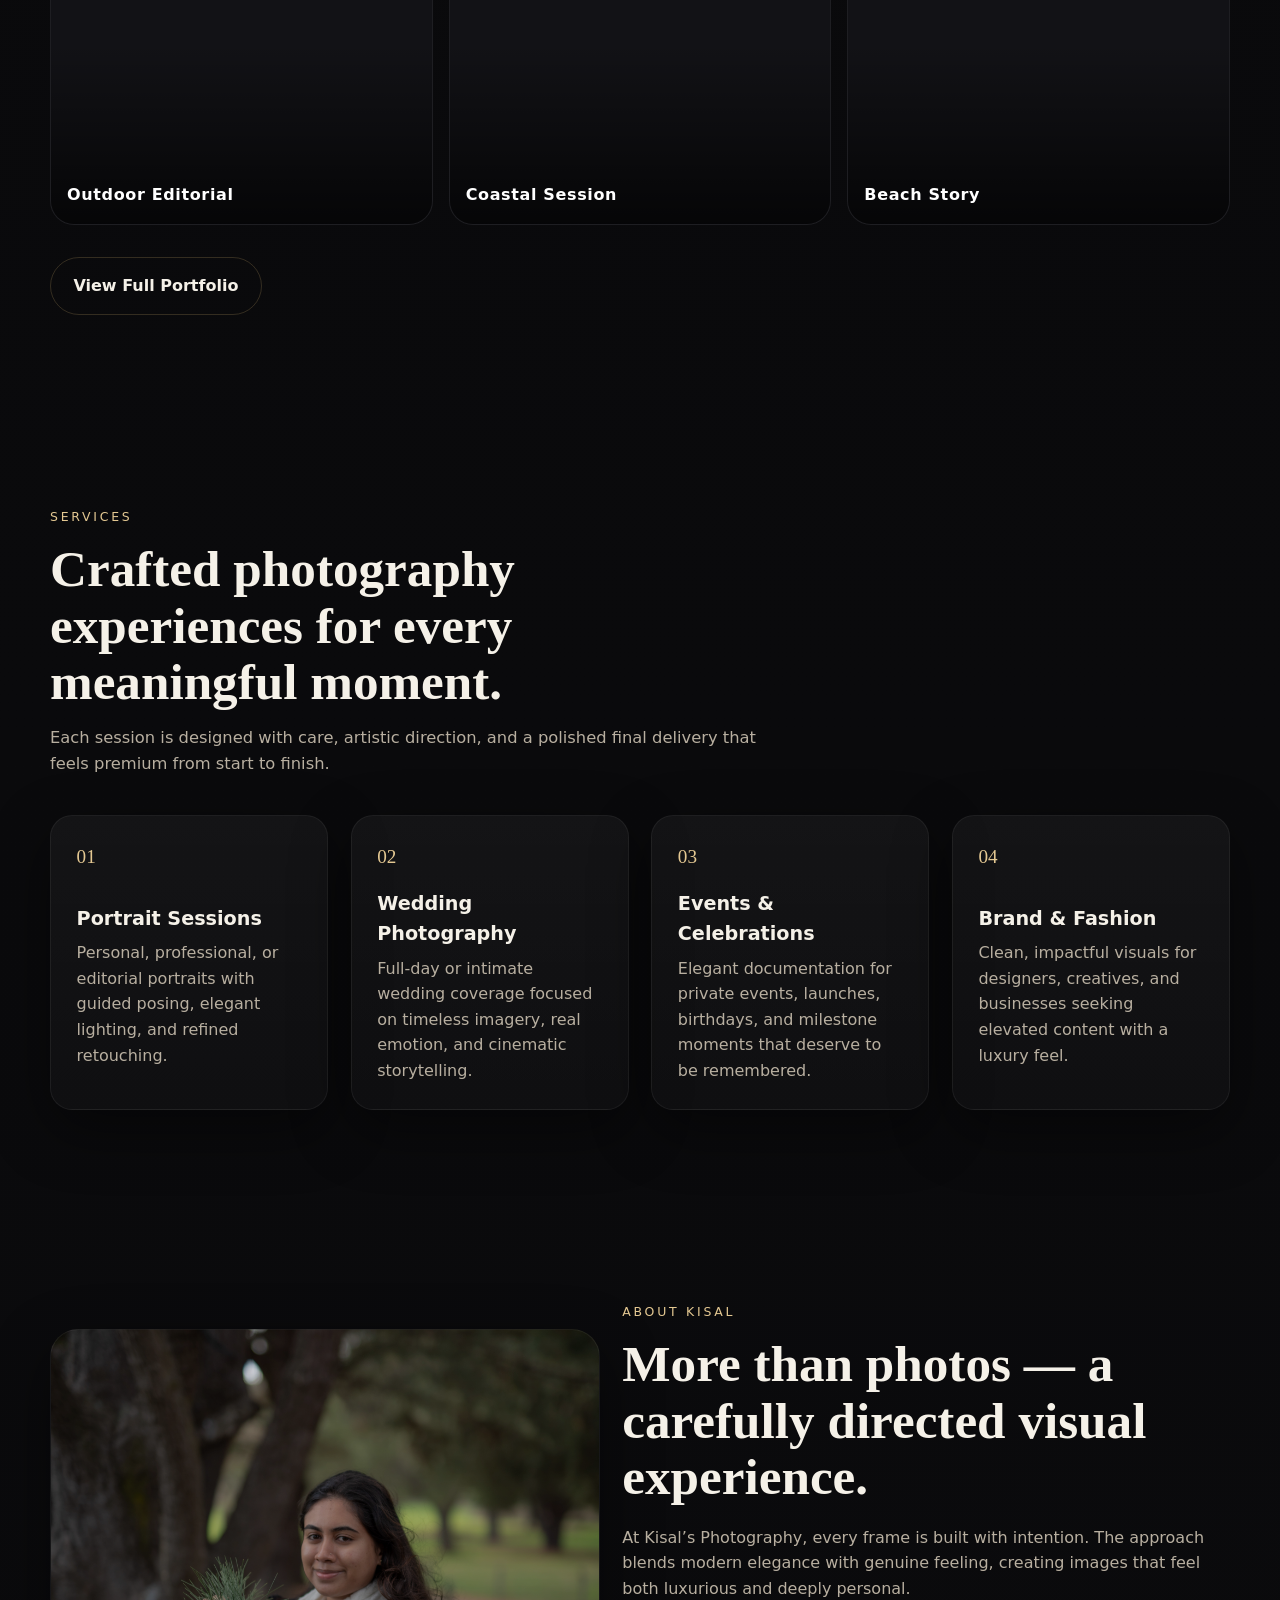
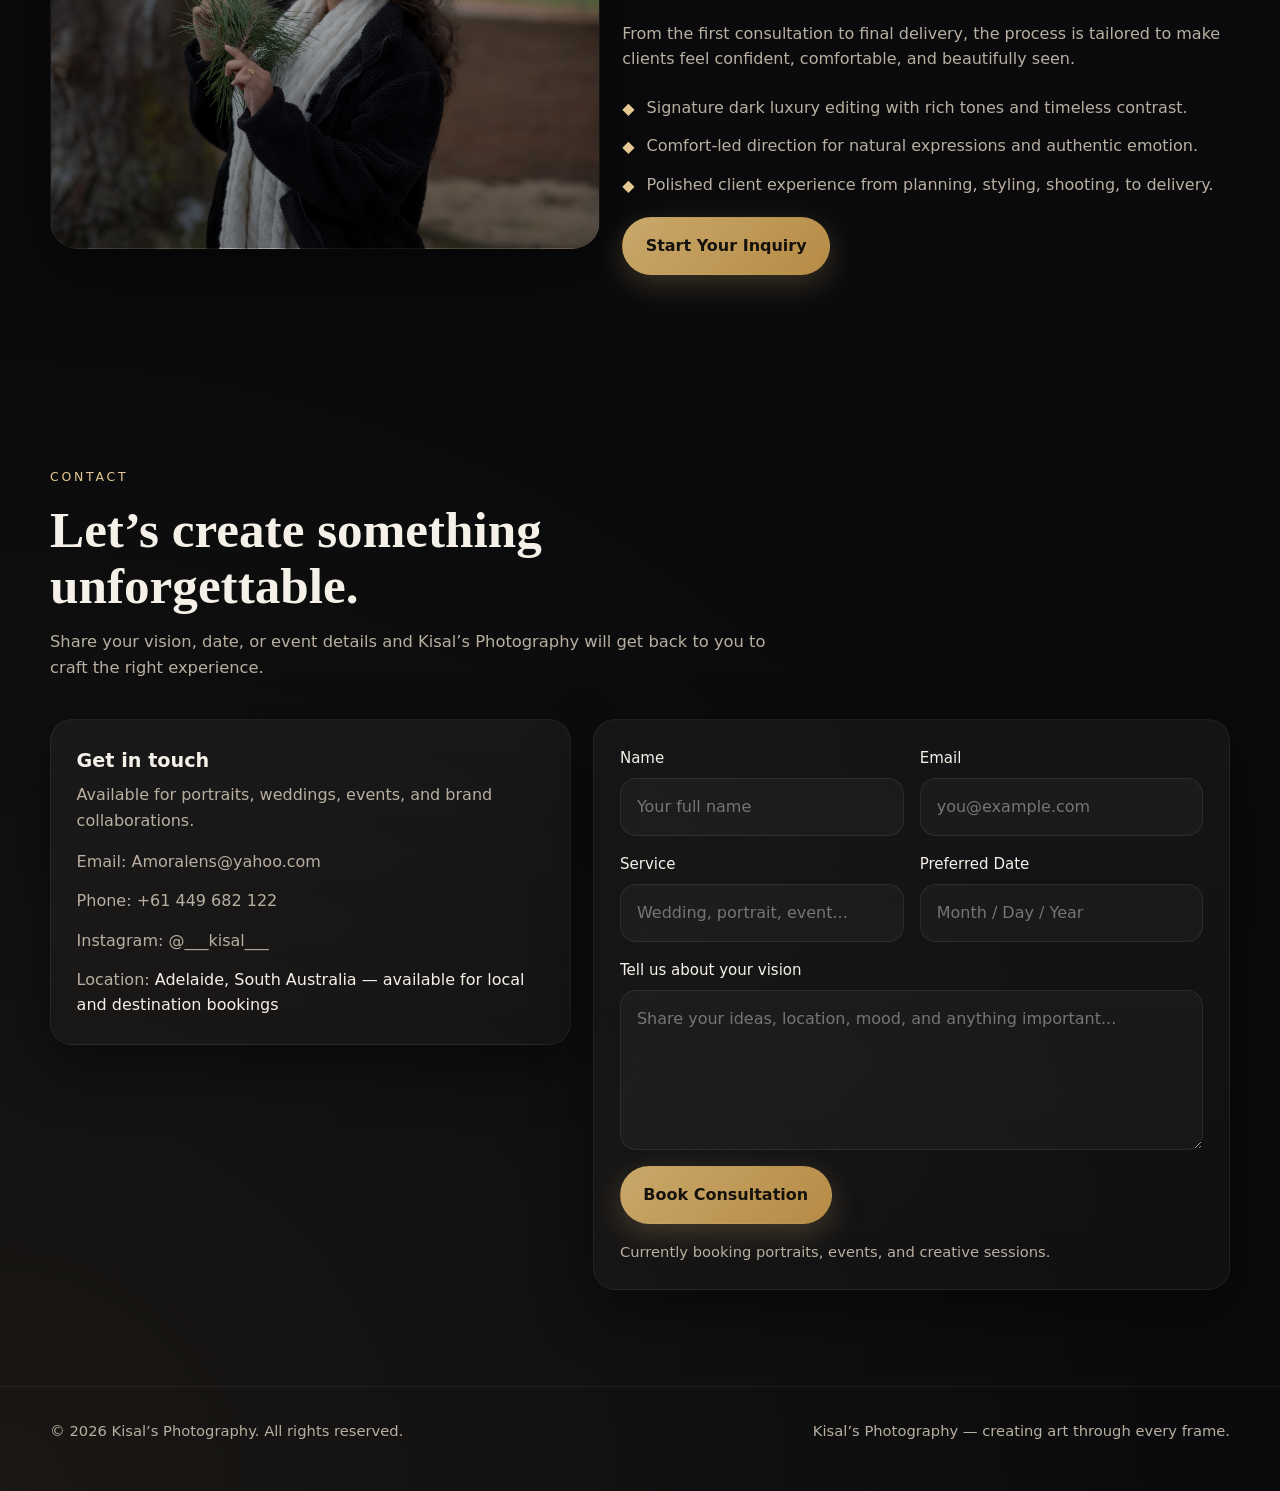
==== commit eba7e69e: "Test update" ====
--- a/index.html
+++ b/index.html
@@ -106,10 +106,6 @@
           <div class="gallery-item span-4 reveal" data-title="Beach Story">
             <img src="images/KGR08194.jpg" alt="Beach portrait photography" />
           </div>
-          
-          <div style="margin-top: 2rem;">
-            <a class="btn btn-secondary" href="portfolio.html">View Full Portfolio</a>
-          </div>
         </div>
           <div style="margin-top: 2rem;">
             <a class="btn btn-secondary" href="portfolio.html">View Full Portfolio</a>
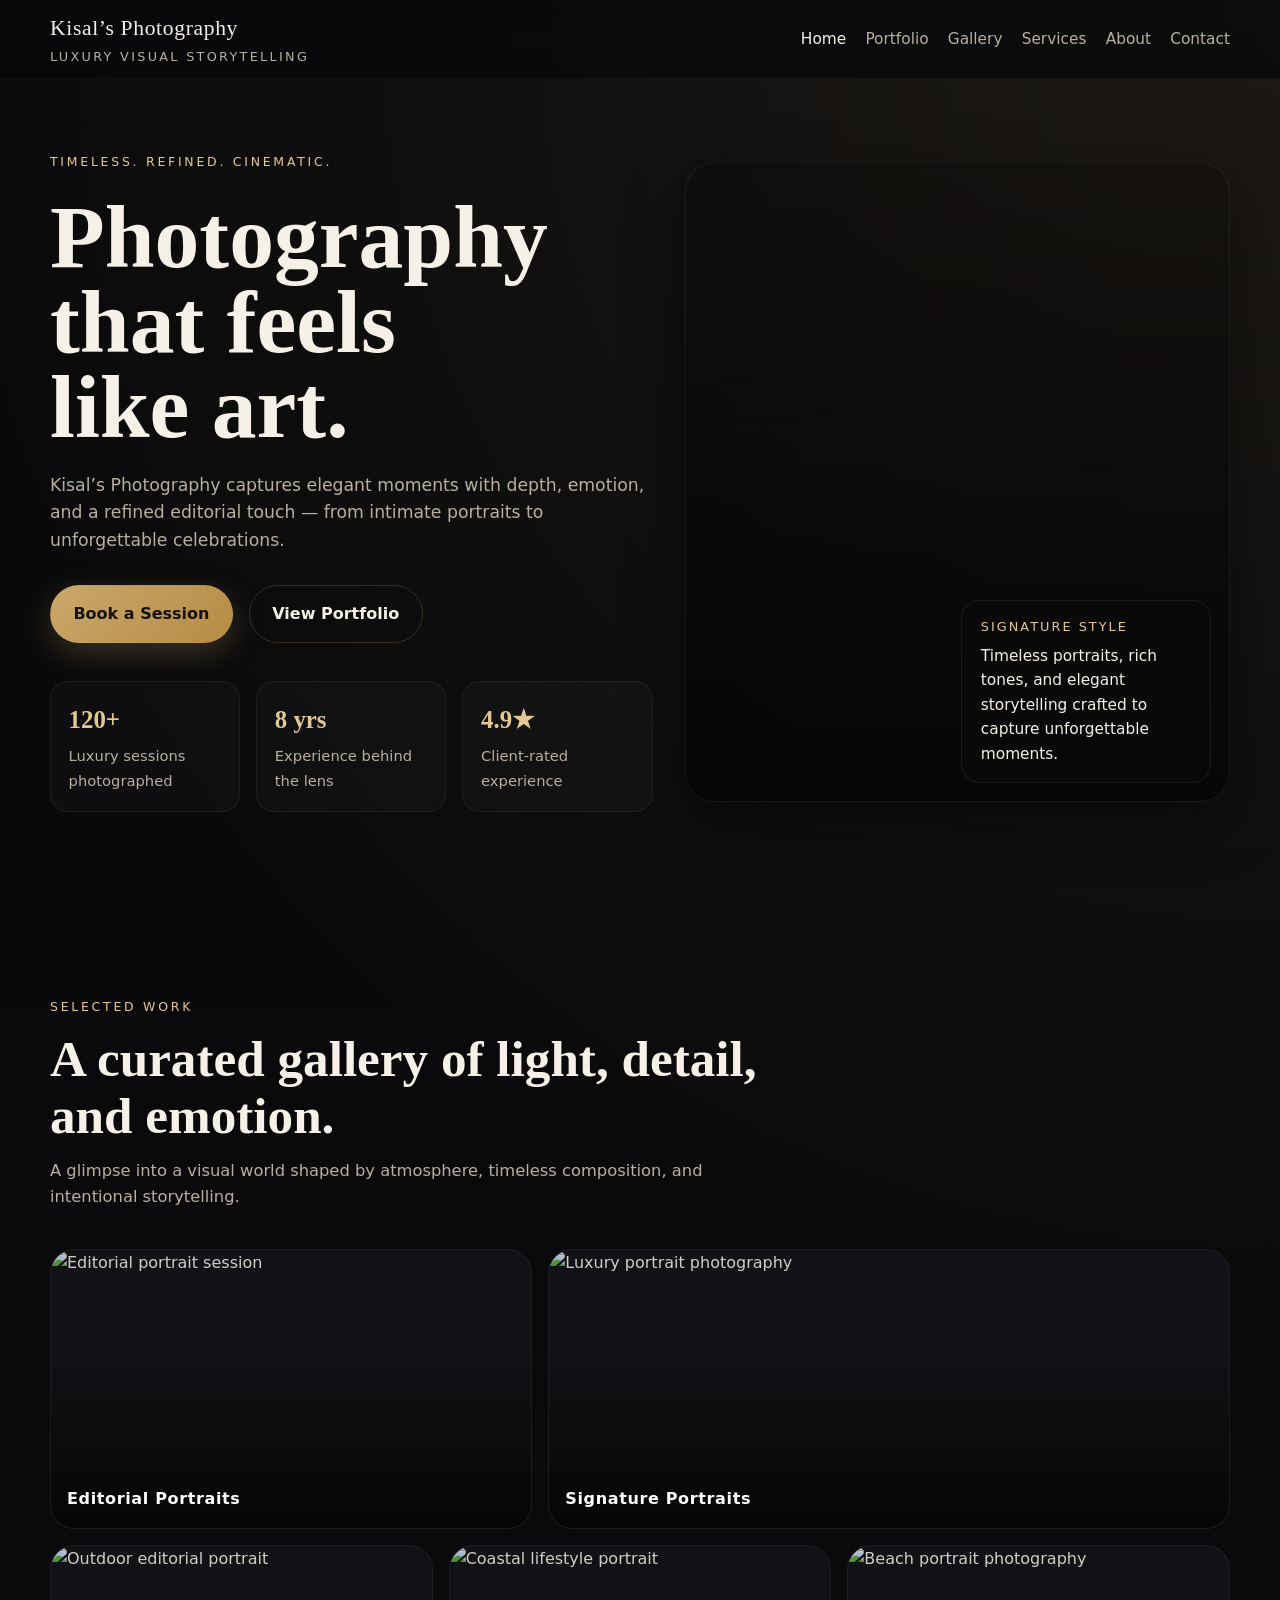
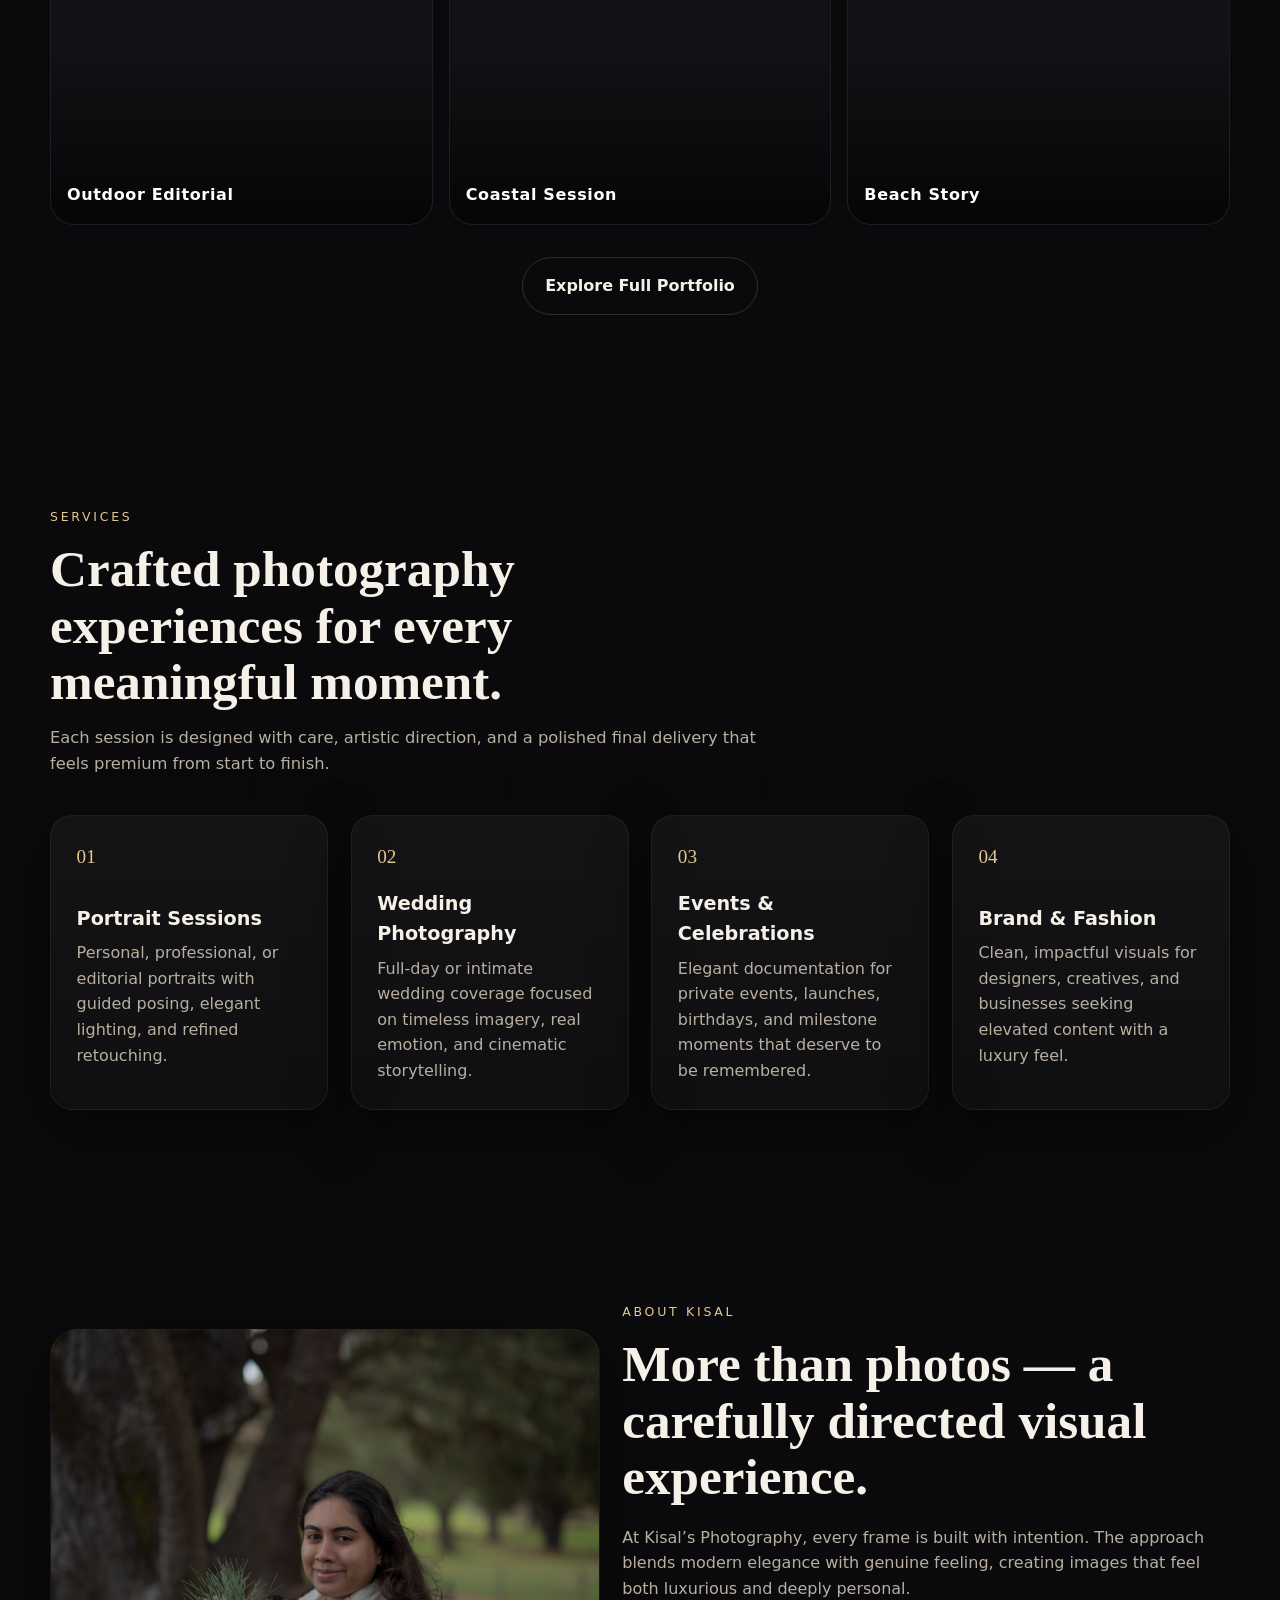
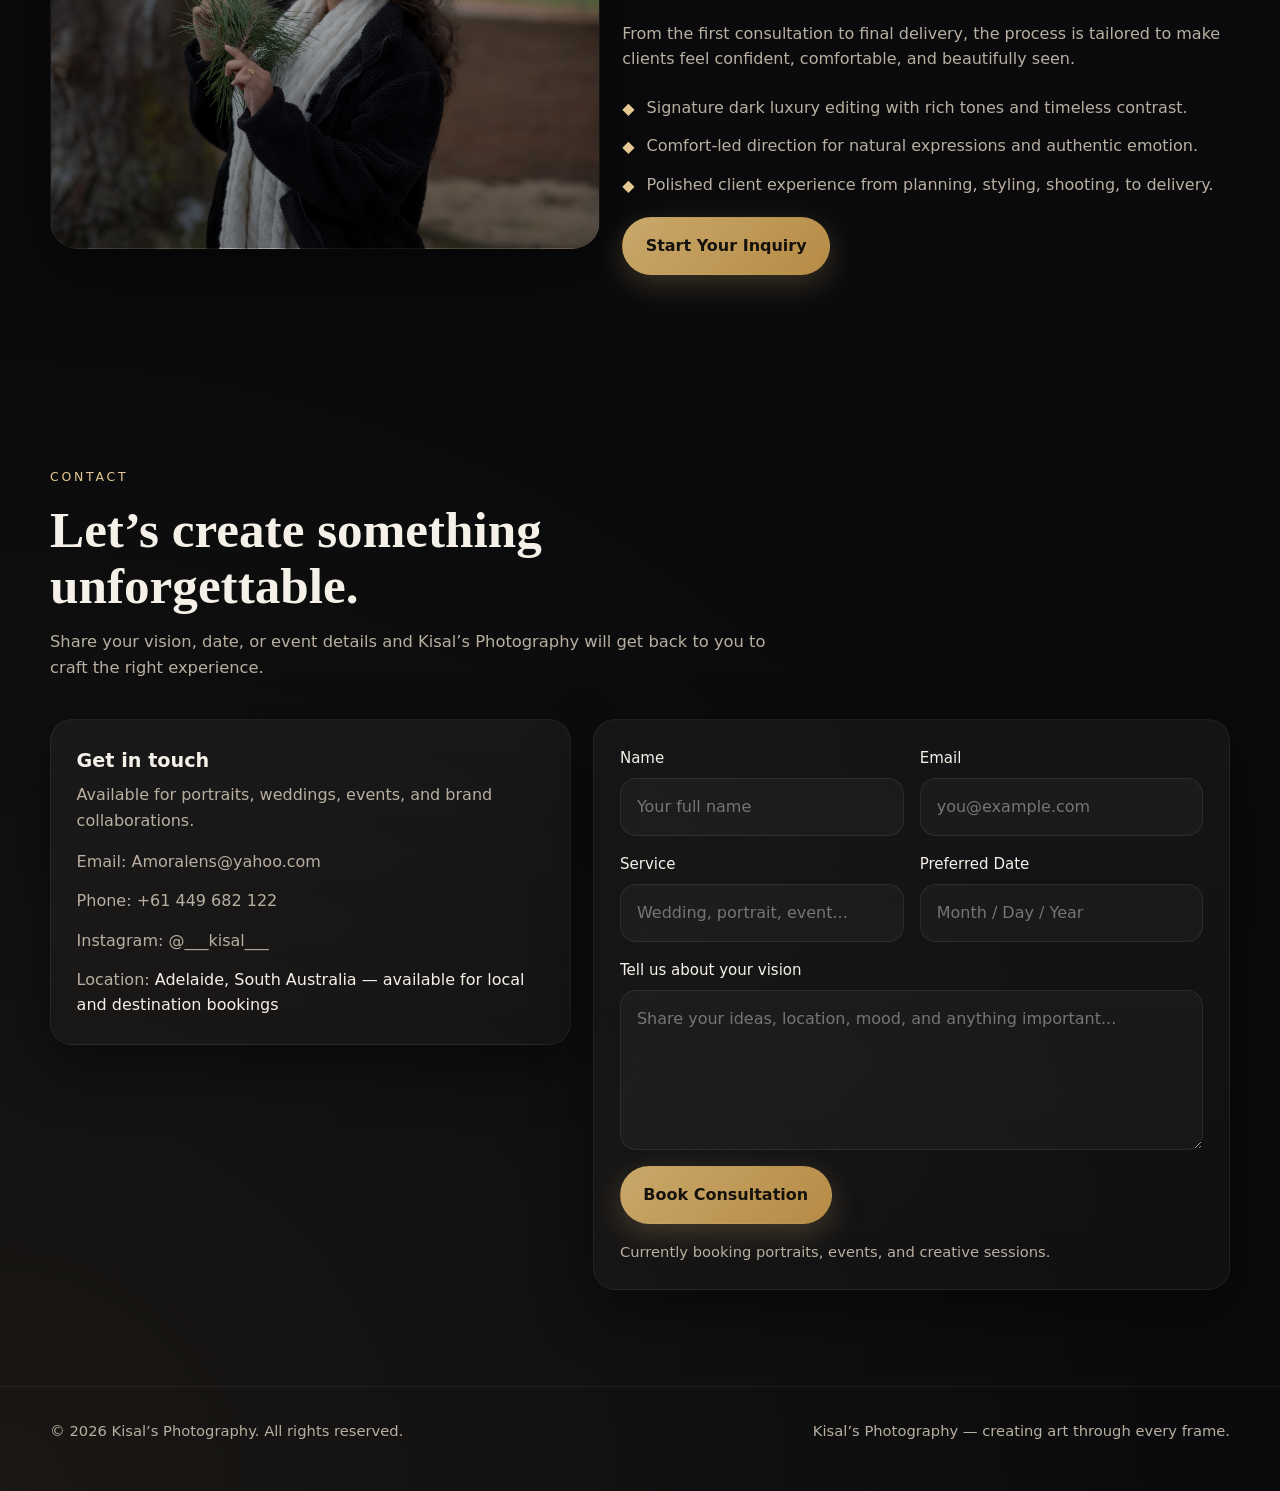
==== commit bc7ef95c: "Test update" ====
--- a/index.html
+++ b/index.html
@@ -107,9 +107,11 @@
             <img src="images/KGR08194.jpg" alt="Beach portrait photography" />
           </div>
         </div>
-          <div style="margin-top: 2rem;">
-            <a class="btn btn-secondary" href="portfolio.html">View Full Portfolio</a>
-          </div>        
+
+          <div style="margin-top: 2rem; text-align: center;">
+            <a class="btn btn-secondary" href="portfolio.html">Explore Full Portfolio</a>
+          </div>
+             
       </div>
     </section>
 
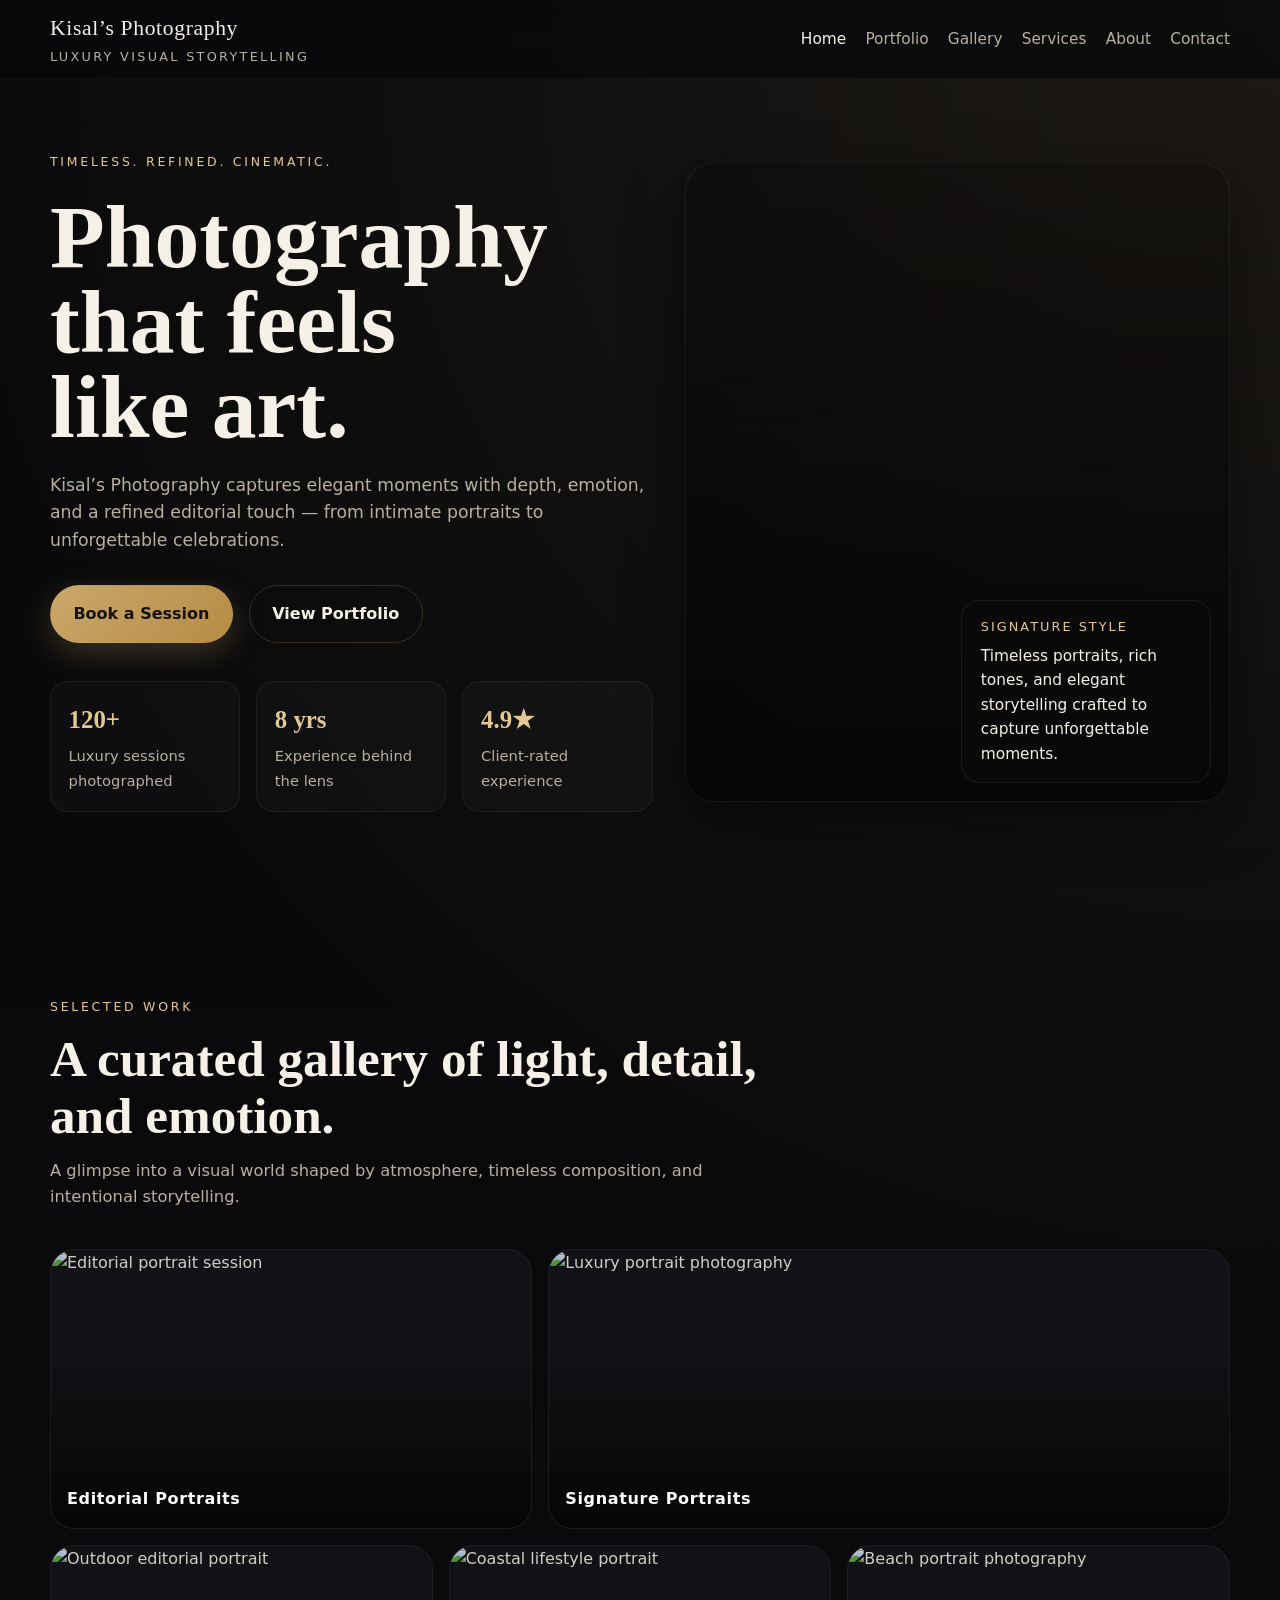
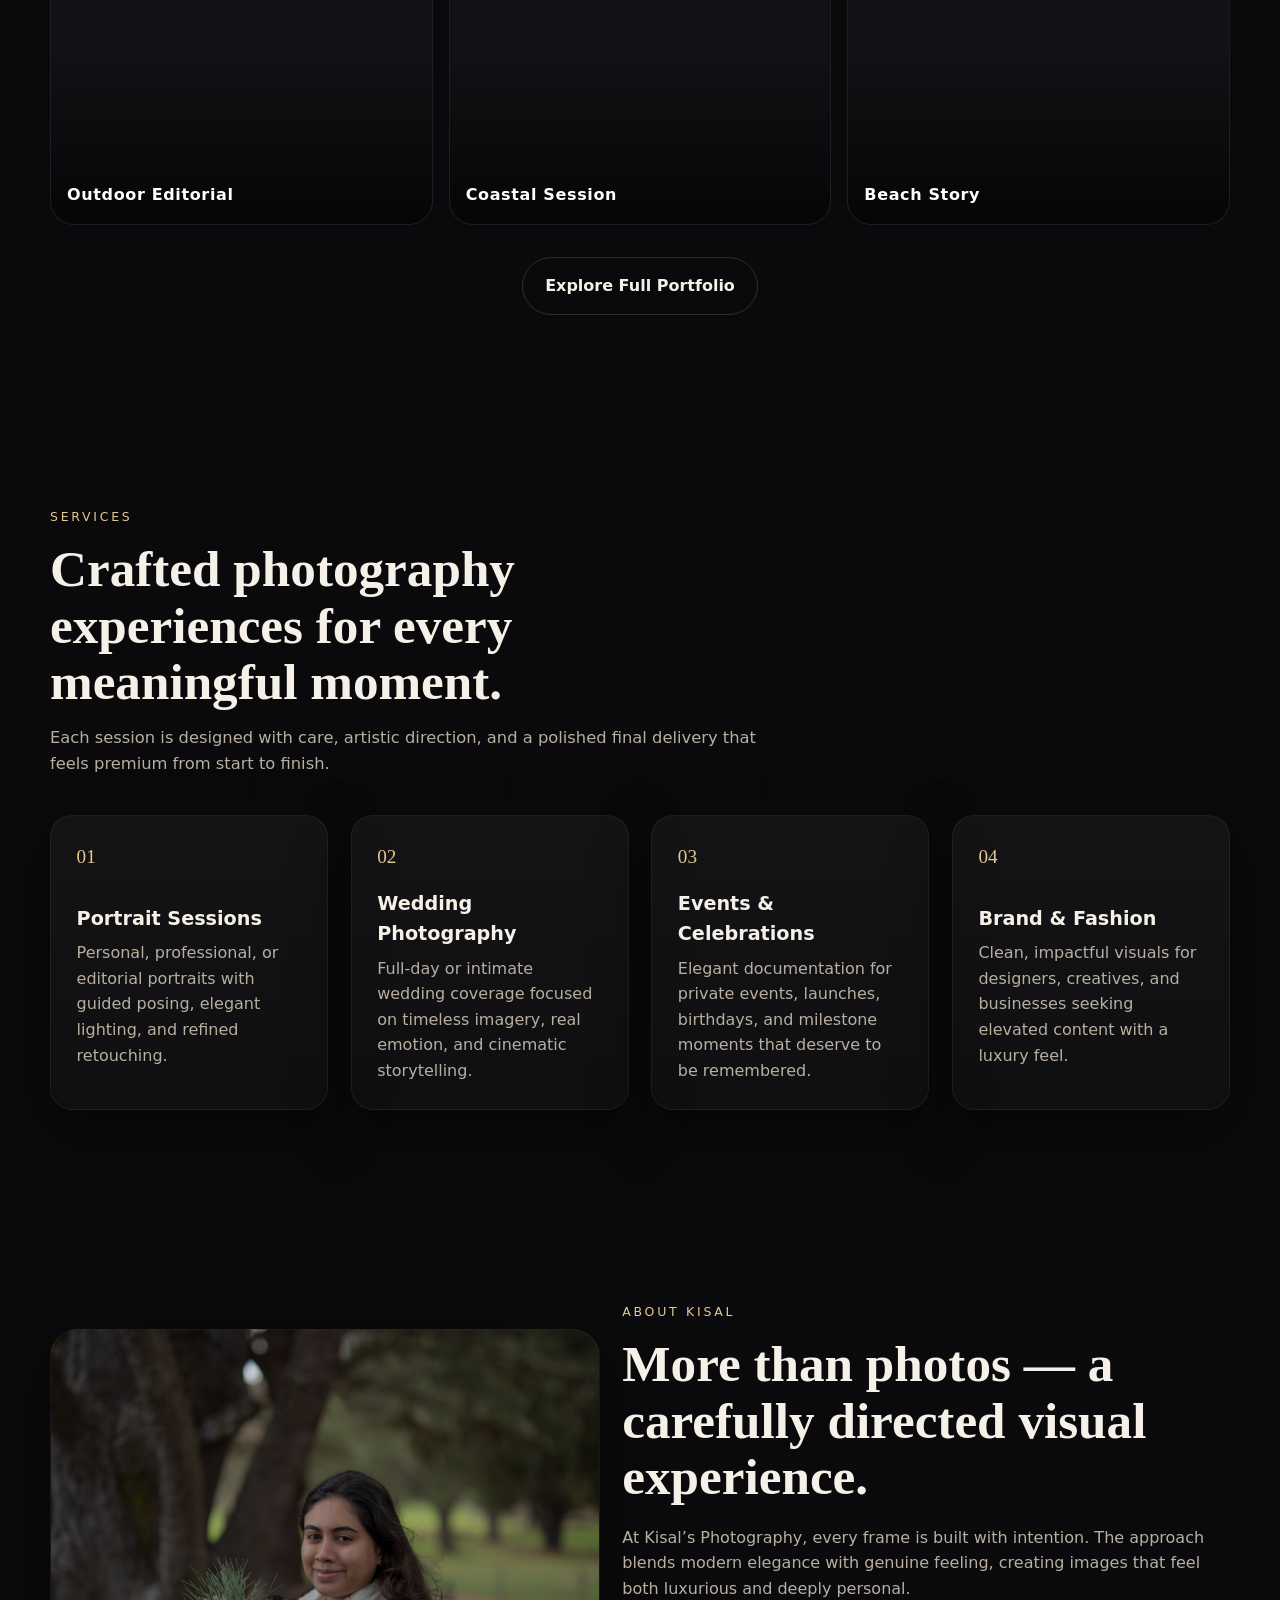
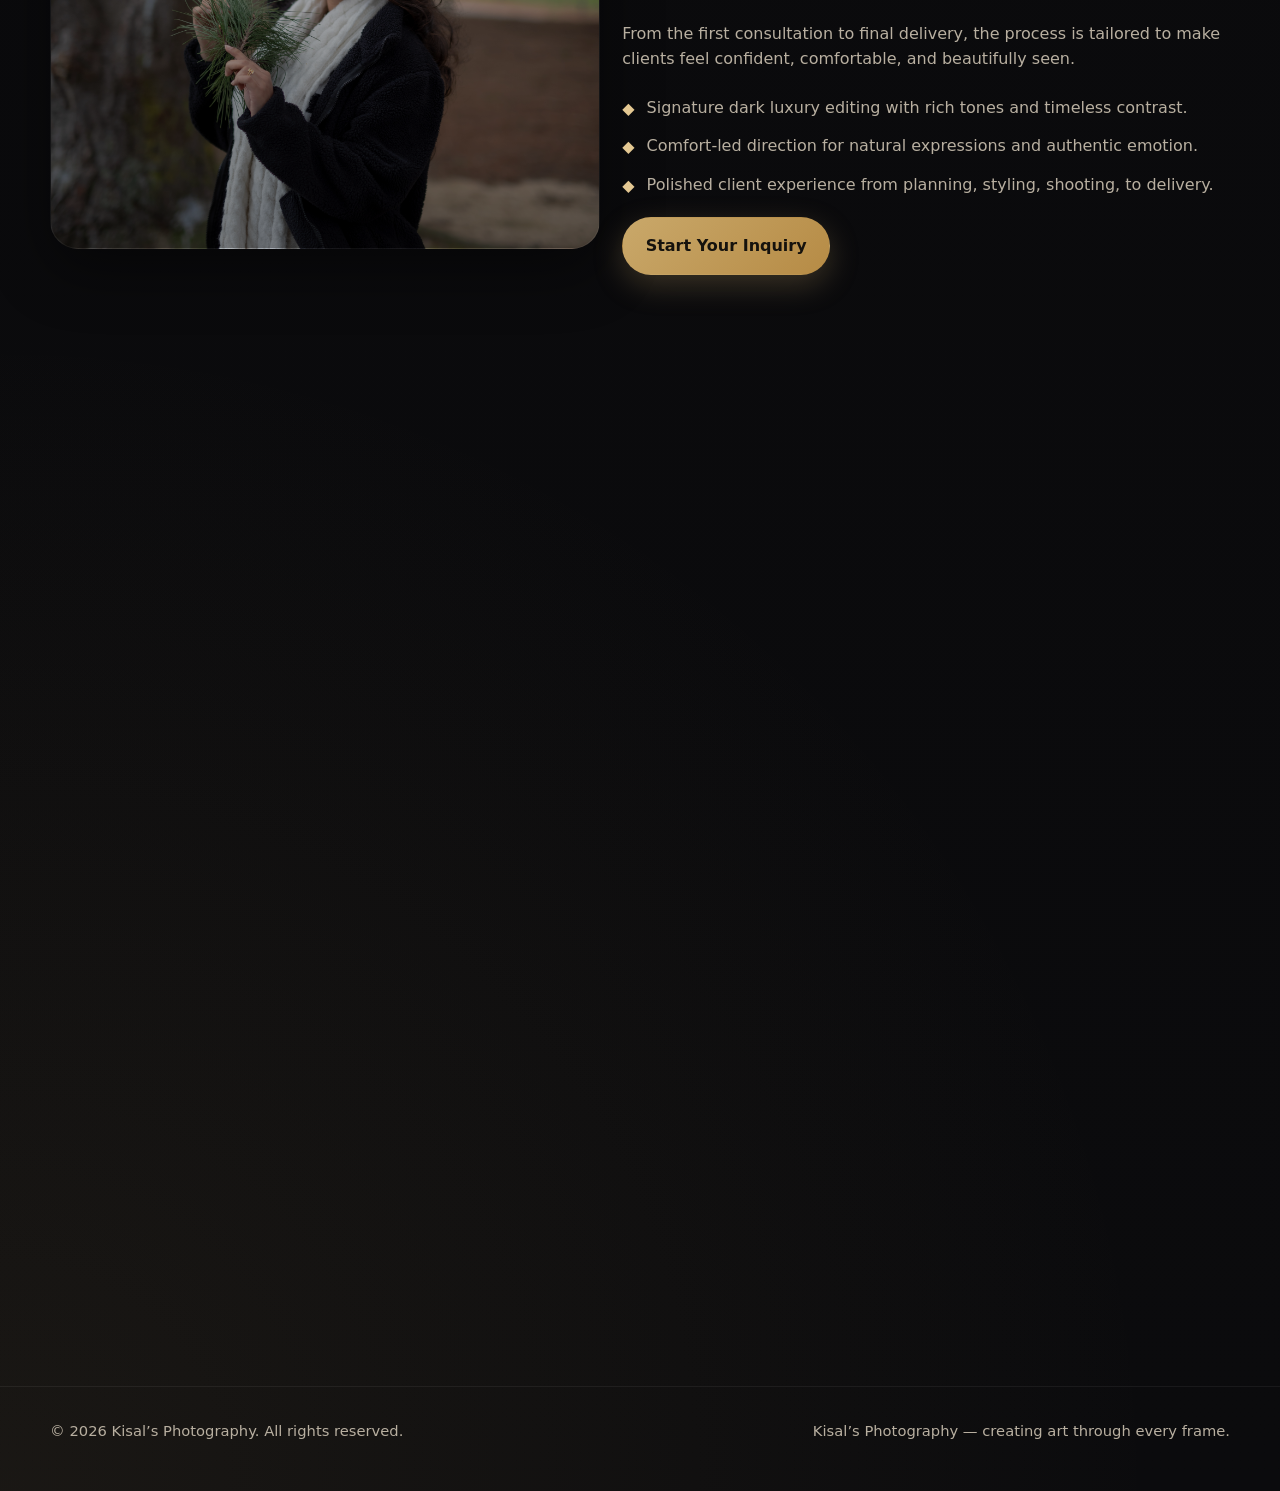
==== commit 91d62fe3: "Test update" ====
--- a/index.html
+++ b/index.html
@@ -108,10 +108,10 @@
           </div>
         </div>
 
-          <div style="margin-top: 2rem; text-align: center;">
-            <a class="btn btn-secondary" href="portfolio.html">Explore Full Portfolio</a>
-          </div>
-             
+        <div style="margin-top: 2rem; text-align: center;">
+          <a class="btn btn-secondary" href="portfolio.html">Explore Full Portfolio</a>
+        </div>
+
       </div>
     </section>
 
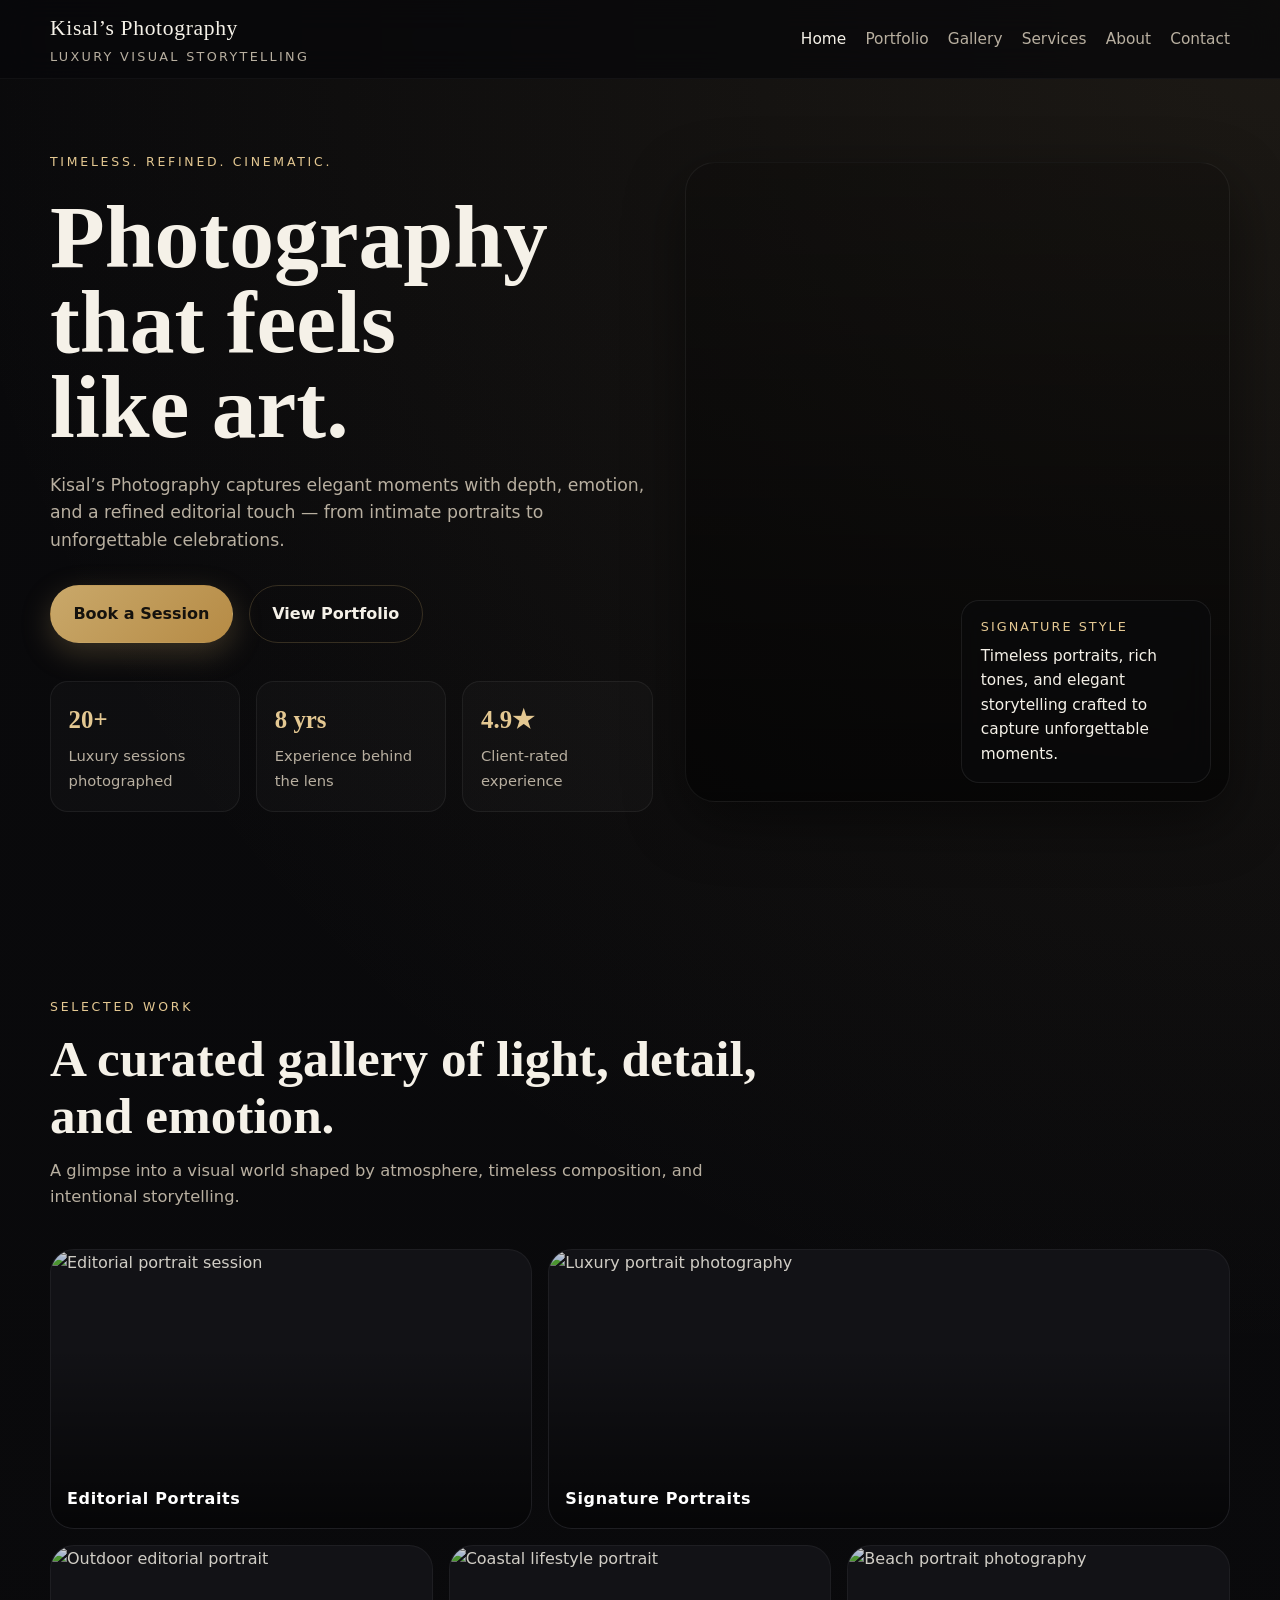
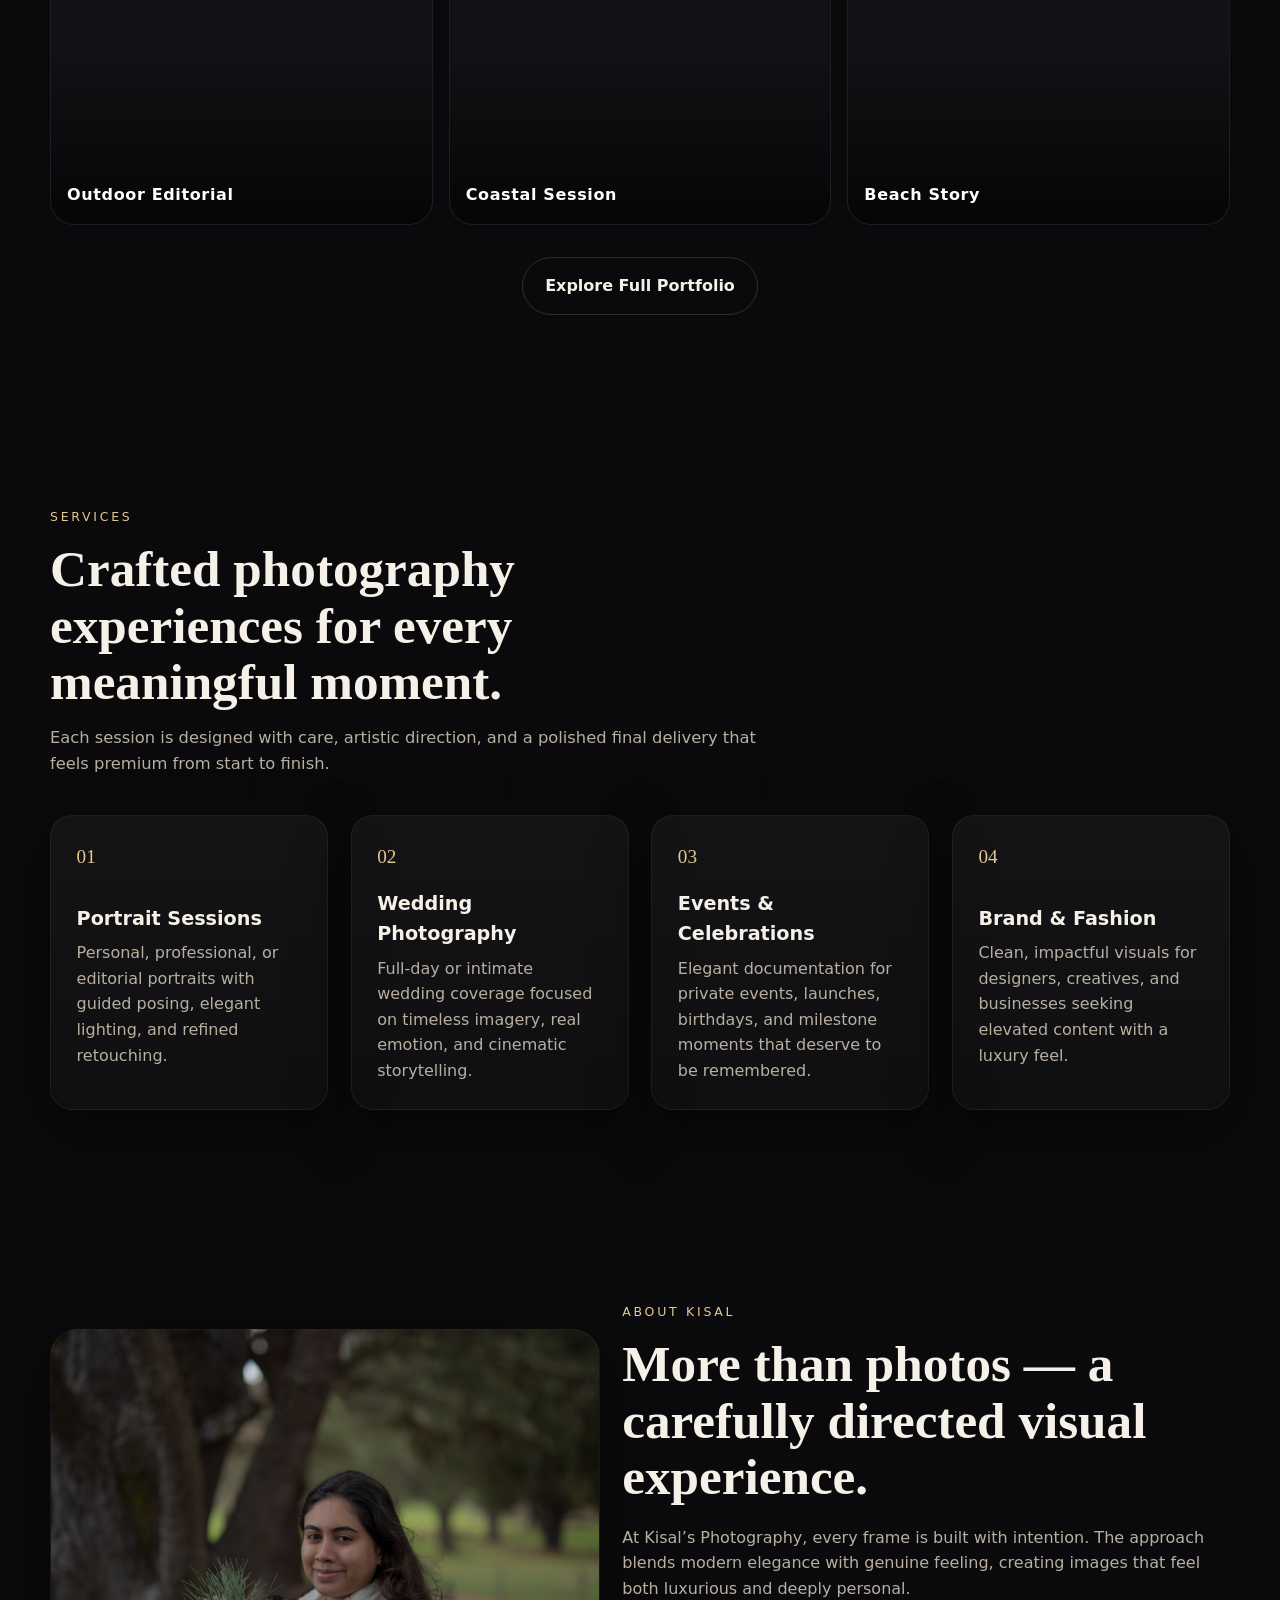
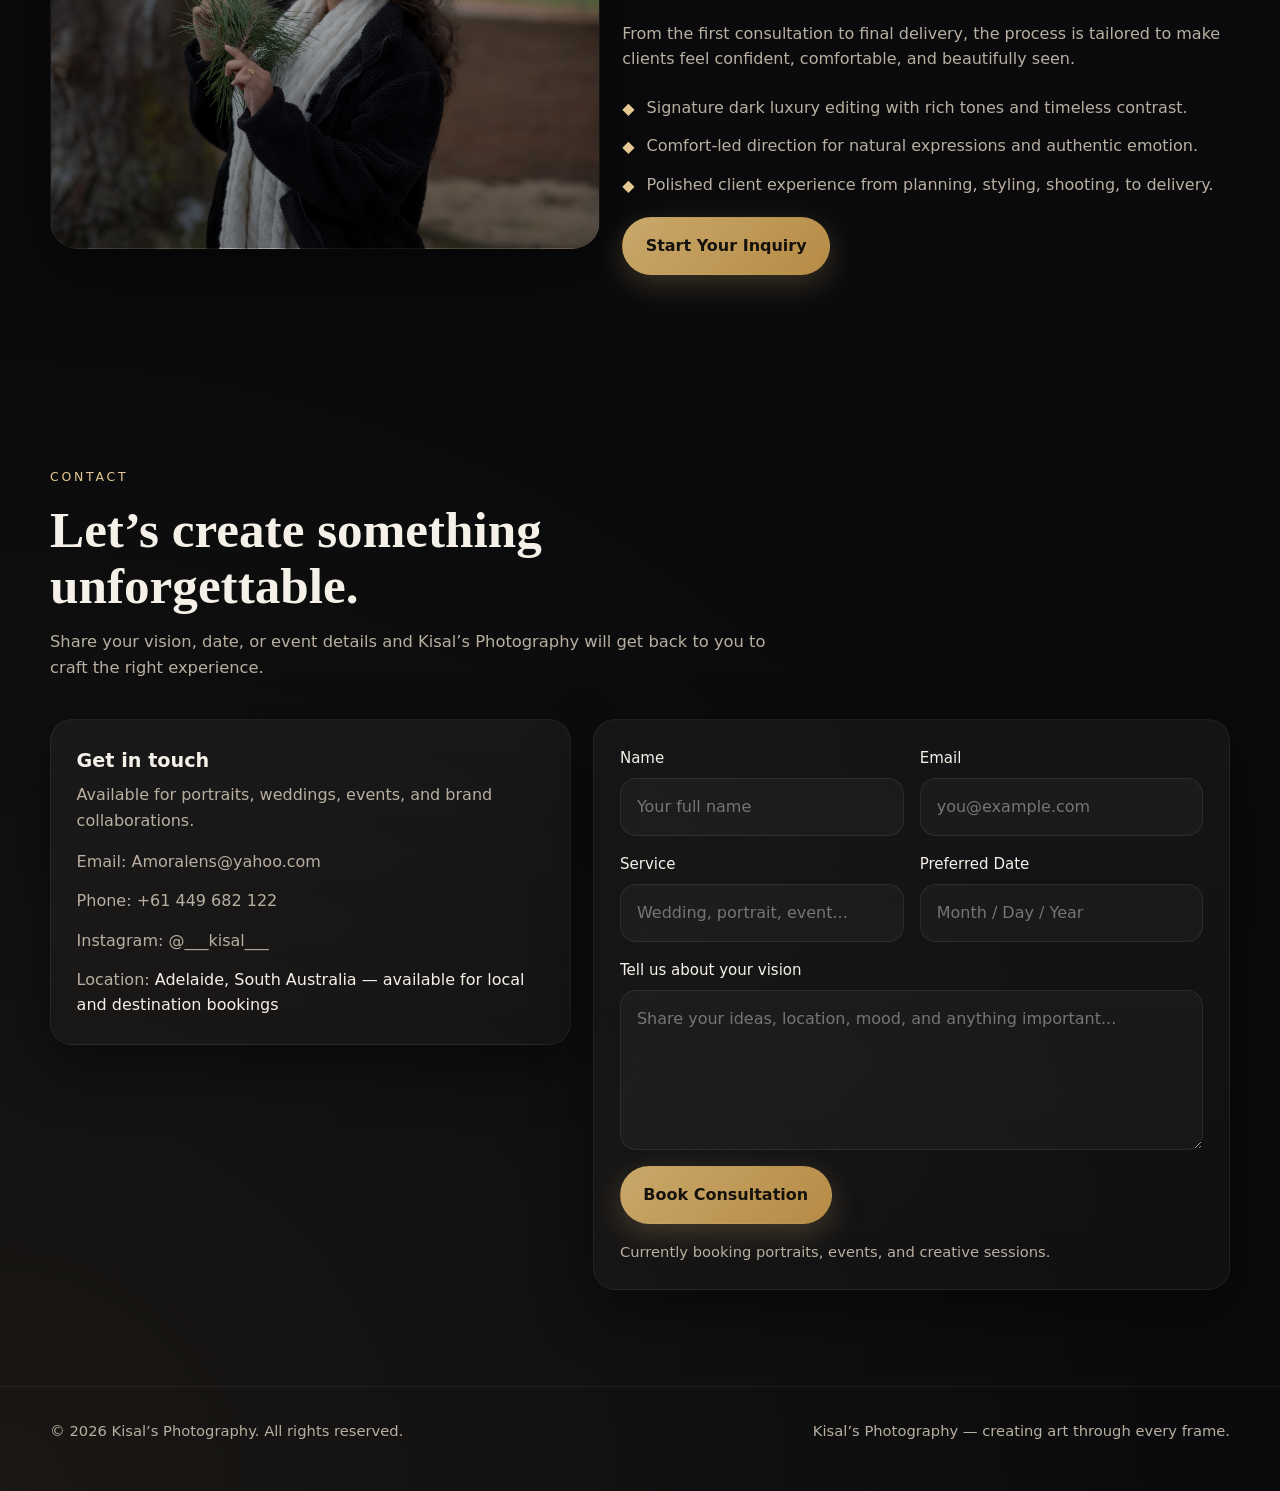
==== commit 110bd707: "Test update" ====
--- a/index.html
+++ b/index.html
@@ -48,7 +48,7 @@
           </div>
           <div class="hero-stats">
             <div class="stat">
-              <strong>120+</strong>
+              <strong>20+</strong>
               <span>Luxury sessions photographed</span>
             </div>
             <div class="stat">
